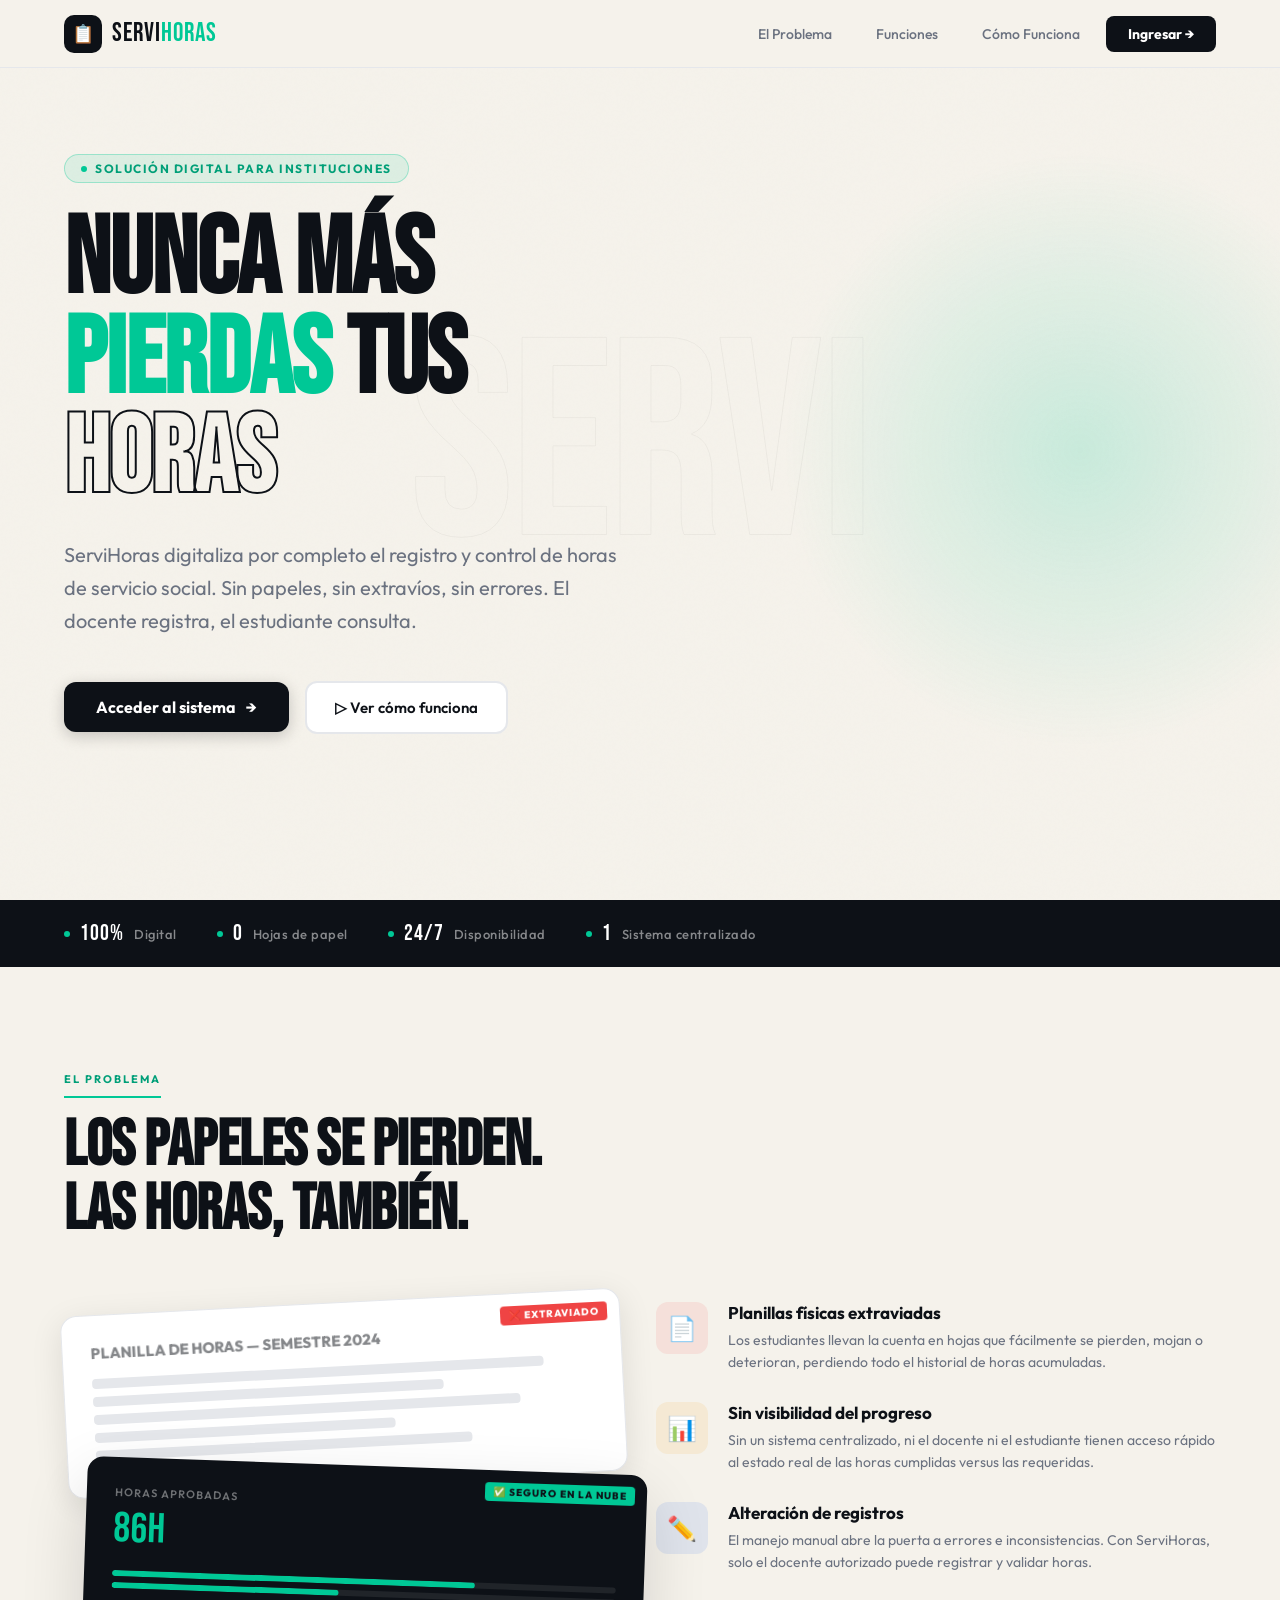
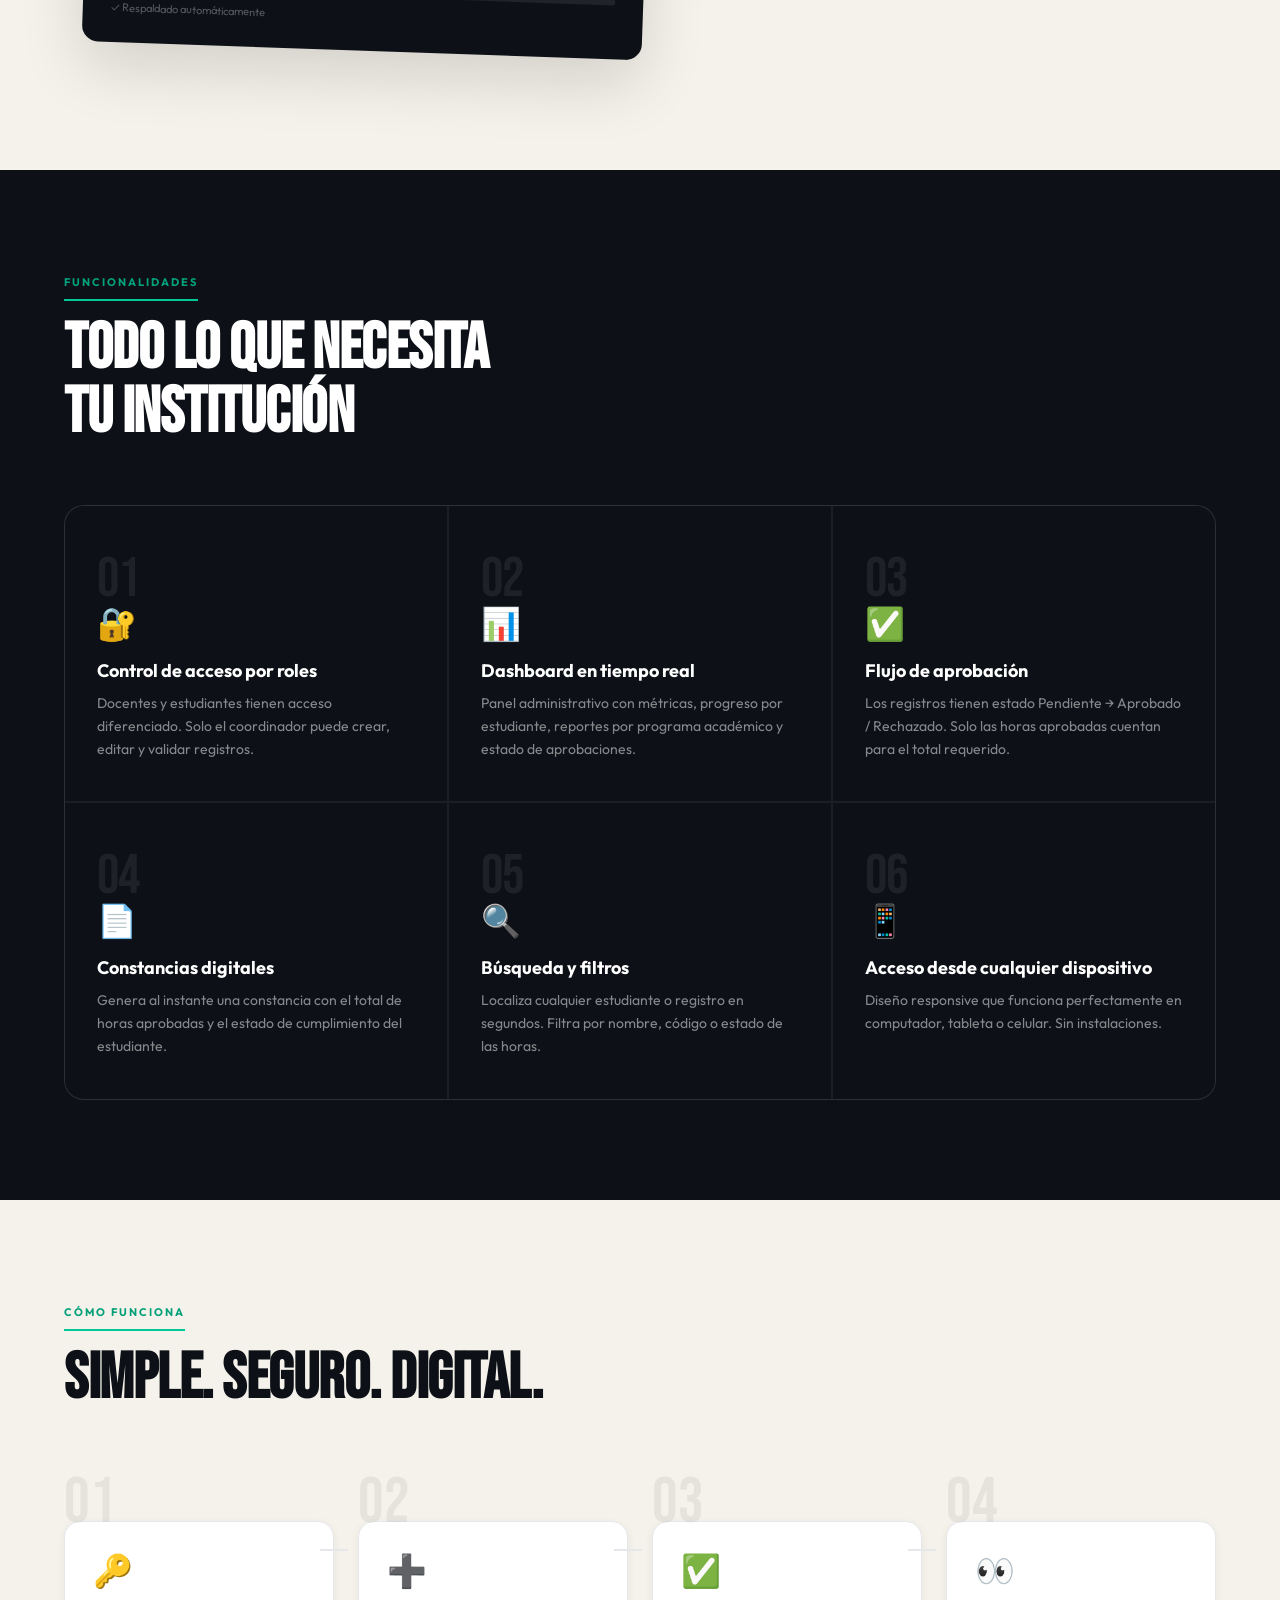
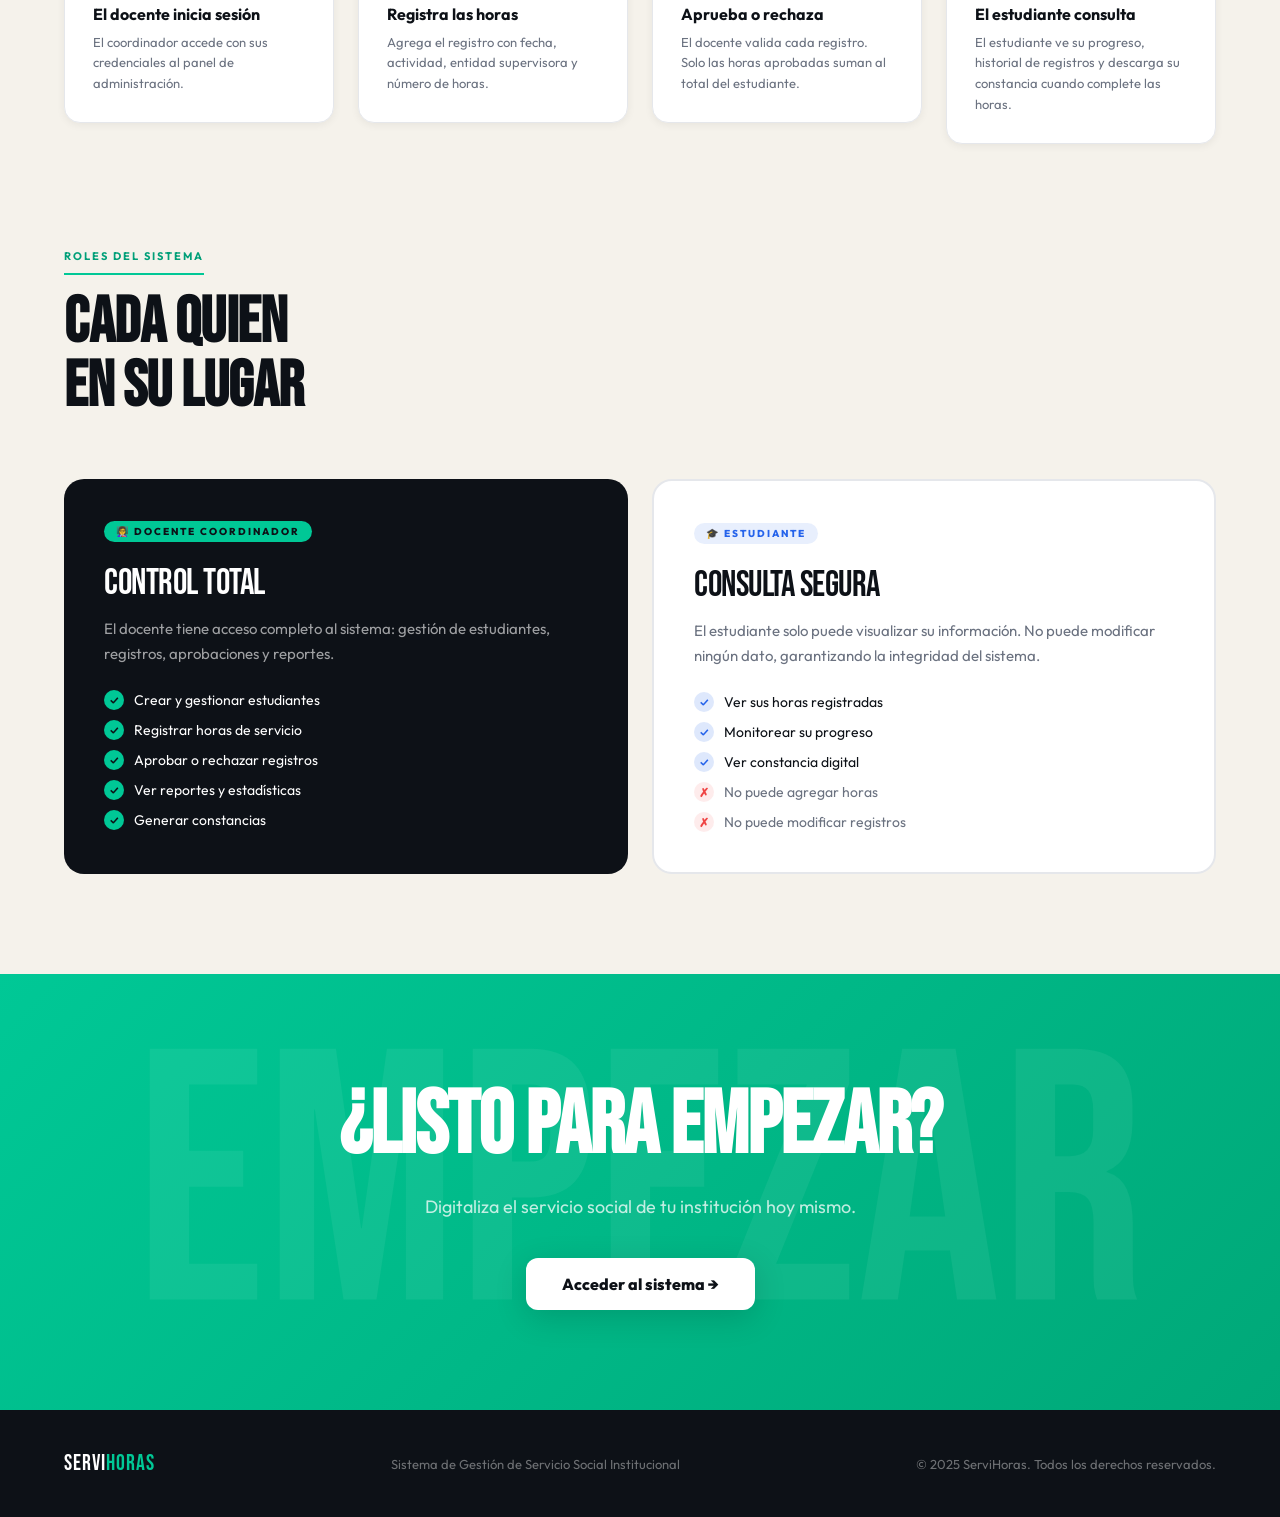
==== index.html @ fad8af4b "v1" ====
<!DOCTYPE html>
<html lang="es">
<head>
<meta charset="UTF-8">
<meta name="viewport" content="width=device-width, initial-scale=1.0">
<title>ServiHoras — Gestión de Servicio Social</title>
<link rel="preconnect" href="https://fonts.googleapis.com">
<link href="https://fonts.googleapis.com/css2?family=Bebas+Neue&family=Outfit:wght@300;400;500;600;700;800&display=swap" rel="stylesheet">
<style>
  :root {
    --ink: #0d1117;
    --paper: #f5f2eb;
    --teal: #00c896;
    --teal-dark: #009f78;
    --blue: #2563eb;
    --amber: #f59e0b;
    --red: #ef4444;
    --surface: #ffffff;
    --muted: #6b7280;
    --border: #e5e7eb;
    --shadow-sm: 0 2px 8px rgba(0,0,0,0.06);
    --shadow-md: 0 8px 32px rgba(0,0,0,0.10);
    --shadow-lg: 0 24px 64px rgba(0,0,0,0.14);
    --radius: 16px;
  }

  * { box-sizing: border-box; margin: 0; padding: 0; }

  html { scroll-behavior: smooth; }

  body {
    font-family: 'Outfit', sans-serif;
    background: var(--paper);
    color: var(--ink);
    overflow-x: hidden;
  }

  /* ── NOISE TEXTURE ── */
  body::before {
    content: '';
    position: fixed; inset: 0;
    background-image: url("data:image/svg+xml,%3Csvg viewBox='0 0 256 256' xmlns='http://www.w3.org/2000/svg'%3E%3Cfilter id='noise'%3E%3CfeTurbulence type='fractalNoise' baseFrequency='0.9' numOctaves='4' stitchTiles='stitch'/%3E%3C/filter%3E%3Crect width='100%25' height='100%25' filter='url(%23noise)' opacity='0.03'/%3E%3C/svg%3E");
    pointer-events: none; z-index: 0; opacity: 0.4;
  }

  /* ── NAV ── */
  nav {
    position: fixed; top: 0; left: 0; right: 0; z-index: 100;
    background: rgba(245,242,235,0.88);
    backdrop-filter: blur(20px);
    border-bottom: 1px solid var(--border);
    padding: 0 5%;
    height: 68px;
    display: flex; align-items: center; justify-content: space-between;
  }

  .nav-logo {
    display: flex; align-items: center; gap: 10px;
    text-decoration: none; color: var(--ink);
  }
  .logo-mark {
    width: 38px; height: 38px; border-radius: 10px;
    background: var(--ink);
    display: flex; align-items: center; justify-content: center;
    font-size: 18px;
  }
  .logo-wordmark {
    font-family: 'Bebas Neue', sans-serif;
    font-size: 26px; letter-spacing: 1px;
  }
  .logo-wordmark span { color: var(--teal); }

  .nav-links { display: flex; align-items: center; gap: 8px; }
  .nav-link {
    padding: 8px 18px; border-radius: 8px; font-size: 14px; font-weight: 500;
    color: var(--muted); text-decoration: none; transition: all 0.2s;
  }
  .nav-link:hover { color: var(--ink); background: rgba(0,0,0,0.05); }
  .nav-cta {
    padding: 9px 22px; border-radius: 8px; font-size: 14px; font-weight: 700;
    background: var(--ink); color: white; text-decoration: none;
    transition: all 0.2s;
  }
  .nav-cta:hover { background: var(--teal); transform: translateY(-1px); box-shadow: 0 6px 20px rgba(0,200,150,0.3); }

  /* ── HERO ── */
  .hero {
    min-height: 100vh; padding: 68px 5% 80px;
    display: flex; align-items: center;
    position: relative; overflow: hidden;
  }

  /* Big decorative background text */
  .hero-bg-text {
    position: absolute; top: 50%; left: 50%;
    transform: translate(-50%, -50%);
    font-family: 'Bebas Neue', sans-serif;
    font-size: clamp(120px, 22vw, 340px);
    letter-spacing: -4px;
    color: transparent;
    -webkit-text-stroke: 1px rgba(0,0,0,0.04);
    pointer-events: none; user-select: none;
    white-space: nowrap;
    z-index: 0;
  }

  /* Floating orb */
  .hero-orb {
    position: absolute; right: -100px; top: 50%;
    transform: translateY(-50%);
    width: 600px; height: 600px; border-radius: 50%;
    background: radial-gradient(circle, rgba(0,200,150,0.18) 0%, transparent 70%);
    pointer-events: none;
    animation: float 8s ease-in-out infinite;
  }
  @keyframes float {
    0%, 100% { transform: translateY(-50%) scale(1); }
    50% { transform: translateY(-55%) scale(1.05); }
  }

  .hero-inner {
    position: relative; z-index: 1;
    max-width: 780px;
  }

  .hero-eyebrow {
    display: inline-flex; align-items: center; gap: 8px;
    background: rgba(0,200,150,0.1); border: 1px solid rgba(0,200,150,0.3);
    border-radius: 99px; padding: 6px 16px;
    font-size: 12px; font-weight: 700; letter-spacing: 1.5px; text-transform: uppercase;
    color: var(--teal-dark);
    margin-bottom: 28px;
    animation: fadeSlideUp 0.6s ease both;
  }
  .eyebrow-dot { width: 6px; height: 6px; border-radius: 50%; background: var(--teal); animation: pulse 2s infinite; }
  @keyframes pulse { 0%,100%{opacity:1;transform:scale(1)} 50%{opacity:.5;transform:scale(0.8)} }

  .hero h1 {
    font-family: 'Bebas Neue', sans-serif;
    font-size: clamp(52px, 9vw, 108px);
    line-height: 0.92; letter-spacing: -1px;
    margin-bottom: 28px;
    animation: fadeSlideUp 0.6s ease 0.1s both;
  }
  .hero h1 .accent { color: var(--teal); }
  .hero h1 .stroke {
    color: transparent; -webkit-text-stroke: 2px var(--ink);
  }

  .hero-desc {
    font-size: clamp(16px, 2vw, 20px); font-weight: 400; line-height: 1.65;
    color: var(--muted); max-width: 560px; margin-bottom: 44px;
    animation: fadeSlideUp 0.6s ease 0.2s both;
  }

  .hero-actions {
    display: flex; align-items: center; gap: 16px; flex-wrap: wrap;
    animation: fadeSlideUp 0.6s ease 0.3s both;
  }
  .btn-hero-primary {
    display: inline-flex; align-items: center; gap: 10px;
    padding: 15px 32px; border-radius: 12px;
    background: var(--ink); color: white;
    font-family: 'Outfit', sans-serif; font-weight: 700; font-size: 16px;
    text-decoration: none; transition: all 0.25s;
    box-shadow: 0 4px 16px rgba(0,0,0,0.2);
  }
  .btn-hero-primary:hover { background: var(--teal); transform: translateY(-2px); box-shadow: 0 10px 32px rgba(0,200,150,0.35); }
  .btn-hero-primary .arrow { transition: transform 0.2s; }
  .btn-hero-primary:hover .arrow { transform: translateX(4px); }

  .btn-hero-secondary {
    display: inline-flex; align-items: center; gap: 8px;
    padding: 15px 28px; border-radius: 12px;
    border: 2px solid var(--border);
    background: white; color: var(--ink);
    font-weight: 600; font-size: 15px;
    text-decoration: none; transition: all 0.2s;
  }
  .btn-hero-secondary:hover { border-color: var(--teal); color: var(--teal); transform: translateY(-1px); }

  /* ── TRUST BAR ── */
  .trust-bar {
    position: relative; z-index: 1;
    background: var(--ink); color: rgba(255,255,255,0.5);
    padding: 20px 5%;
    display: flex; align-items: center; gap: 40px; overflow: hidden;
    font-size: 13px; font-weight: 500; letter-spacing: 0.5px;
  }
  .trust-item { display: flex; align-items: center; gap: 10px; white-space: nowrap; }
  .trust-dot { width: 6px; height: 6px; border-radius: 50%; background: var(--teal); }
  .trust-num { font-family: 'Bebas Neue'; font-size: 22px; color: white; letter-spacing: 1px; }

  /* ── PROBLEM SECTION ── */
  .section { padding: 100px 5%; position: relative; }

  .section-label {
    display: inline-block;
    font-size: 11px; font-weight: 700; letter-spacing: 2px; text-transform: uppercase;
    color: var(--teal-dark); margin-bottom: 16px;
    padding-bottom: 10px; border-bottom: 2px solid var(--teal);
  }

  .section-title {
    font-family: 'Bebas Neue', sans-serif;
    font-size: clamp(36px, 5vw, 64px);
    line-height: 1; letter-spacing: -0.5px; margin-bottom: 20px;
  }

  .problem-grid {
    display: grid; grid-template-columns: 1fr 1fr; gap: 32px;
    margin-top: 60px; align-items: start;
  }

  .problem-visual {
    position: relative;
  }
  .lost-paper {
    background: white; border-radius: 16px;
    padding: 28px; border: 1px solid var(--border);
    box-shadow: var(--shadow-md);
    transform: rotate(-3deg);
    position: relative;
  }
  .lost-paper::before {
    content: '❌ EXTRAVIADO';
    position: absolute; top: 12px; right: 12px;
    background: var(--red); color: white; font-size: 10px; font-weight: 800;
    letter-spacing: 1px; padding: 3px 8px; border-radius: 4px;
  }
  .paper-title { font-weight: 800; font-size: 15px; margin-bottom: 16px; opacity: 0.5; }
  .paper-row { height: 10px; background: var(--border); border-radius: 4px; margin-bottom: 8px; }
  .paper-row:nth-child(2) { width: 90%; }
  .paper-row:nth-child(3) { width: 70%; }
  .paper-row:nth-child(4) { width: 85%; }
  .paper-row:nth-child(5) { width: 60%; }
  .paper-row:nth-child(6) { width: 75%; }

  .digital-card {
    background: var(--ink); border-radius: 16px;
    padding: 28px; color: white;
    transform: rotate(2deg) translateX(20px) translateY(-20px);
    box-shadow: var(--shadow-lg);
    position: relative;
  }
  .digital-card::before {
    content: '✅ SEGURO EN LA NUBE';
    position: absolute; top: 12px; right: 12px;
    background: var(--teal); color: var(--ink); font-size: 10px; font-weight: 800;
    letter-spacing: 1px; padding: 3px 8px; border-radius: 4px;
  }
  .dc-label { font-size: 11px; font-weight: 600; letter-spacing: 1px; color: rgba(255,255,255,0.4); margin-bottom: 4px; }
  .dc-val { font-family: 'Bebas Neue'; font-size: 42px; color: var(--teal); margin-bottom: 16px; }
  .dc-row { height: 6px; background: rgba(255,255,255,0.08); border-radius: 4px; margin-bottom: 6px; overflow: hidden; }
  .dc-fill { height: 100%; background: var(--teal); border-radius: 4px; }

  .problem-text { display: flex; flex-direction: column; gap: 28px; }
  .problem-item {
    display: flex; gap: 20px; align-items: flex-start;
  }
  .problem-icon {
    width: 52px; height: 52px; border-radius: 12px; flex-shrink: 0;
    display: flex; align-items: center; justify-content: center; font-size: 24px;
  }
  .pi-red { background: rgba(239,68,68,0.1); }
  .pi-amber { background: rgba(245,158,11,0.1); }
  .pi-blue { background: rgba(37,99,235,0.1); }
  .problem-item h3 { font-weight: 700; font-size: 17px; margin-bottom: 6px; }
  .problem-item p { font-size: 14px; line-height: 1.6; color: var(--muted); }

  /* ── FEATURES ── */
  .features-bg {
    background: var(--ink); color: white;
    padding: 100px 5%;
  }
  .features-grid {
    display: grid; grid-template-columns: repeat(3, 1fr); gap: 2px;
    margin-top: 60px; background: rgba(255,255,255,0.06); border-radius: 20px; overflow: hidden;
    border: 1px solid rgba(255,255,255,0.08);
  }
  .feature-item {
    padding: 40px 32px; background: var(--ink);
    transition: background 0.3s;
    position: relative; overflow: hidden;
  }
  .feature-item::after {
    content: ''; position: absolute; inset: 0;
    background: linear-gradient(135deg, rgba(0,200,150,0.08), transparent);
    opacity: 0; transition: opacity 0.3s;
  }
  .feature-item:hover { background: #161b25; }
  .feature-item:hover::after { opacity: 1; }
  .feature-num {
    font-family: 'Bebas Neue'; font-size: 56px; letter-spacing: -1px;
    color: rgba(255,255,255,0.07); margin-bottom: -10px;
    display: block;
  }
  .feature-icon { font-size: 32px; margin-bottom: 16px; display: block; }
  .feature-title { font-weight: 700; font-size: 18px; margin-bottom: 10px; color: white; }
  .feature-desc { font-size: 14px; color: rgba(255,255,255,0.5); line-height: 1.65; }

  /* ── HOW IT WORKS ── */
  .steps-grid { display: grid; grid-template-columns: repeat(4, 1fr); gap: 24px; margin-top: 60px; }
  .step { position: relative; }
  .step-num {
    font-family: 'Bebas Neue'; font-size: 64px; color: rgba(0,0,0,0.06);
    line-height: 1; margin-bottom: -14px;
  }
  .step-box {
    background: white; border: 1px solid var(--border); border-radius: 16px;
    padding: 28px; box-shadow: var(--shadow-sm);
    transition: transform 0.25s, box-shadow 0.25s;
  }
  .step-box:hover { transform: translateY(-4px); box-shadow: var(--shadow-md); }
  .step-icon { font-size: 32px; margin-bottom: 14px; }
  .step-title { font-weight: 700; font-size: 16px; margin-bottom: 8px; }
  .step-desc { font-size: 13px; line-height: 1.6; color: var(--muted); }
  .step-connector {
    position: absolute; top: 78px; right: -14px;
    width: 28px; height: 2px; background: var(--border);
    z-index: 1;
  }
  .step:last-child .step-connector { display: none; }

  /* ── ROLES ── */
  .roles-grid { display: grid; grid-template-columns: 1fr 1fr; gap: 24px; margin-top: 60px; }
  .role-card {
    border-radius: 20px; padding: 40px; position: relative; overflow: hidden;
    transition: transform 0.25s;
  }
  .role-card:hover { transform: translateY(-4px); }
  .role-card.docente { background: var(--ink); color: white; }
  .role-card.estudiante { background: white; border: 2px solid var(--border); }
  .role-tag {
    display: inline-block; font-size: 10px; font-weight: 800; letter-spacing: 2px; text-transform: uppercase;
    padding: 4px 12px; border-radius: 99px; margin-bottom: 20px;
  }
  .docente .role-tag { background: var(--teal); color: var(--ink); }
  .estudiante .role-tag { background: rgba(37,99,235,0.1); color: var(--blue); }
  .role-title { font-family: 'Bebas Neue'; font-size: 36px; letter-spacing: -0.5px; margin-bottom: 12px; }
  .role-desc { font-size: 15px; line-height: 1.65; margin-bottom: 24px; }
  .docente .role-desc { color: rgba(255,255,255,0.6); }
  .estudiante .role-desc { color: var(--muted); }
  .role-perms { list-style: none; display: flex; flex-direction: column; gap: 10px; }
  .role-perms li { display: flex; align-items: center; gap: 10px; font-size: 14px; }
  .perm-check {
    width: 20px; height: 20px; border-radius: 50%; flex-shrink: 0;
    display: flex; align-items: center; justify-content: center; font-size: 10px; font-weight: 800;
  }
  .docente .perm-check { background: var(--teal); color: var(--ink); }
  .estudiante .perm-check.yes { background: rgba(37,99,235,0.15); color: var(--blue); }
  .estudiante .perm-check.no { background: rgba(239,68,68,0.1); color: var(--red); font-size: 12px; }

  /* ── CTA FINAL ── */
  .cta-section {
    background: linear-gradient(135deg, var(--teal) 0%, #00a878 100%);
    padding: 100px 5%; text-align: center; position: relative; overflow: hidden;
  }
  .cta-section::before {
    content: 'EMPEZAR';
    position: absolute; top: 50%; left: 50%;
    transform: translate(-50%, -50%);
    font-family: 'Bebas Neue'; font-size: 28vw;
    color: rgba(255,255,255,0.06);
    pointer-events: none; white-space: nowrap;
  }
  .cta-title {
    font-family: 'Bebas Neue'; font-size: clamp(42px, 7vw, 88px);
    color: white; letter-spacing: -1px; margin-bottom: 16px;
    position: relative; z-index: 1;
  }
  .cta-desc { font-size: 18px; color: rgba(255,255,255,0.75); margin-bottom: 40px; position: relative; z-index: 1; }
  .btn-cta-white {
    display: inline-flex; align-items: center; gap: 10px;
    background: white; color: var(--ink);
    padding: 16px 36px; border-radius: 12px;
    font-weight: 800; font-size: 16px;
    text-decoration: none; transition: all 0.25s;
    position: relative; z-index: 1;
    box-shadow: 0 8px 32px rgba(0,0,0,0.15);
  }
  .btn-cta-white:hover { transform: translateY(-3px); box-shadow: 0 16px 48px rgba(0,0,0,0.2); }

  /* ── FOOTER ── */
  footer {
    background: var(--ink); color: rgba(255,255,255,0.4);
    padding: 40px 5%;
    display: flex; align-items: center; justify-content: space-between;
    font-size: 13px; flex-wrap: wrap; gap: 16px;
  }
  .footer-logo { font-family: 'Bebas Neue'; font-size: 22px; color: white; letter-spacing: 1px; }
  .footer-logo span { color: var(--teal); }

  /* ANIMATIONS */
  @keyframes fadeSlideUp {
    from { opacity: 0; transform: translateY(24px); }
    to { opacity: 1; transform: translateY(0); }
  }

  .reveal {
    opacity: 0; transform: translateY(30px);
    transition: opacity 0.7s ease, transform 0.7s ease;
  }
  .reveal.visible { opacity: 1; transform: none; }
  .reveal-delay-1 { transition-delay: 0.1s; }
  .reveal-delay-2 { transition-delay: 0.2s; }
  .reveal-delay-3 { transition-delay: 0.3s; }

  @media (max-width: 900px) {
    .problem-grid, .features-grid, .steps-grid, .roles-grid { grid-template-columns: 1fr; }
    .features-grid { grid-template-columns: 1fr 1fr; }
    .step-connector { display: none; }
    .trust-bar { gap: 24px; }
  }
  @media (max-width: 600px) {
    .features-grid { grid-template-columns: 1fr; }
    .hero h1 { font-size: 58px; }
    nav .nav-links .nav-link { display: none; }
  }
</style>
</head>
<body>

<!-- ── NAV ── -->
<nav>
  <a href="#" class="nav-logo">
    <div class="logo-mark">📋</div>
    <div class="logo-wordmark">Servi<span>Horas</span></div>
  </a>
  <div class="nav-links">
    <a href="#problema" class="nav-link">El Problema</a>
    <a href="#funciones" class="nav-link">Funciones</a>
    <a href="#como-funciona" class="nav-link">Cómo Funciona</a>
    <a href="/auth/" class="nav-cta">Ingresar →</a>
  </div>
</nav>

<!-- ── HERO ── -->
<section class="hero">
  <div class="hero-bg-text">SERVI</div>
  <div class="hero-orb"></div>
  <div class="hero-inner">
    <div class="hero-eyebrow">
      <span class="eyebrow-dot"></span>
      Solución Digital para Instituciones
    </div>
    <h1>
      NUNCA MÁS<br>
      <span class="accent">PIERDAS</span> TUS<br>
      <span class="stroke">HORAS</span>
    </h1>
    <p class="hero-desc">
      ServiHoras digitaliza por completo el registro y control de horas de servicio social. Sin papeles, sin extravíos, sin errores. El docente registra, el estudiante consulta.
    </p>
    <div class="hero-actions">
      <a href="/auth/" class="btn-hero-primary">
        Acceder al sistema <span class="arrow">→</span>
      </a>
      <a href="#como-funciona" class="btn-hero-secondary">
        ▷ Ver cómo funciona
      </a>
    </div>
  </div>
</section>

<!-- ── TRUST BAR ── -->
<div class="trust-bar">
  <div class="trust-item">
    <div class="trust-dot"></div>
    <span class="trust-num">100%</span>
    <span>Digital</span>
  </div>
  <div class="trust-item">
    <div class="trust-dot"></div>
    <span class="trust-num">0</span>
    <span>Hojas de papel</span>
  </div>
  <div class="trust-item">
    <div class="trust-dot"></div>
    <span class="trust-num">24/7</span>
    <span>Disponibilidad</span>
  </div>
  <div class="trust-item">
    <div class="trust-dot"></div>
    <span class="trust-num">1</span>
    <span>Sistema centralizado</span>
  </div>
</div>

<!-- ── PROBLEMA ── -->
<section class="section" id="problema">
  <div class="section-label">El Problema</div>
  <h2 class="section-title">Los papeles se pierden.<br>Las horas, también.</h2>
  <div class="problem-grid">
    <div class="problem-visual reveal">
      <div class="lost-paper">
        <div class="paper-title">PLANILLA DE HORAS — SEMESTRE 2024</div>
        <div class="paper-row"></div>
        <div class="paper-row"></div>
        <div class="paper-row"></div>
        <div class="paper-row"></div>
        <div class="paper-row"></div>
      </div>
      <div class="digital-card">
        <div class="dc-label">HORAS APROBADAS</div>
        <div class="dc-val">86h</div>
        <div class="dc-row"><div class="dc-fill" style="width:72%"></div></div>
        <div class="dc-row"><div class="dc-fill" style="width:45%"></div></div>
        <div style="font-size:11px;color:rgba(255,255,255,0.3);margin-top:12px">✓ Respaldado automáticamente</div>
      </div>
    </div>
    <div class="problem-text">
      <div class="problem-item reveal reveal-delay-1">
        <div class="problem-icon pi-red">📄</div>
        <div>
          <h3>Planillas físicas extraviadas</h3>
          <p>Los estudiantes llevan la cuenta en hojas que fácilmente se pierden, mojan o deterioran, perdiendo todo el historial de horas acumuladas.</p>
        </div>
      </div>
      <div class="problem-item reveal reveal-delay-2">
        <div class="problem-icon pi-amber">📊</div>
        <div>
          <h3>Sin visibilidad del progreso</h3>
          <p>Sin un sistema centralizado, ni el docente ni el estudiante tienen acceso rápido al estado real de las horas cumplidas versus las requeridas.</p>
        </div>
      </div>
      <div class="problem-item reveal reveal-delay-3">
        <div class="problem-icon pi-blue">✏️</div>
        <div>
          <h3>Alteración de registros</h3>
          <p>El manejo manual abre la puerta a errores e inconsistencias. Con ServiHoras, solo el docente autorizado puede registrar y validar horas.</p>
        </div>
      </div>
    </div>
  </div>
</section>

<!-- ── FEATURES ── -->
<section class="features-bg" id="funciones">
  <div class="section-label" style="color: rgba(0,200,150,0.8); border-color: var(--teal)">Funcionalidades</div>
  <h2 class="section-title" style="color:white">Todo lo que necesita<br>tu institución</h2>
  <div class="features-grid reveal">
    <div class="feature-item">
      <span class="feature-num">01</span>
      <span class="feature-icon">🔐</span>
      <div class="feature-title">Control de acceso por roles</div>
      <p class="feature-desc">Docentes y estudiantes tienen acceso diferenciado. Solo el coordinador puede crear, editar y validar registros.</p>
    </div>
    <div class="feature-item">
      <span class="feature-num">02</span>
      <span class="feature-icon">📊</span>
      <div class="feature-title">Dashboard en tiempo real</div>
      <p class="feature-desc">Panel administrativo con métricas, progreso por estudiante, reportes por programa académico y estado de aprobaciones.</p>
    </div>
    <div class="feature-item">
      <span class="feature-num">03</span>
      <span class="feature-icon">✅</span>
      <div class="feature-title">Flujo de aprobación</div>
      <p class="feature-desc">Los registros tienen estado Pendiente → Aprobado / Rechazado. Solo las horas aprobadas cuentan para el total requerido.</p>
    </div>
    <div class="feature-item">
      <span class="feature-num">04</span>
      <span class="feature-icon">📄</span>
      <div class="feature-title">Constancias digitales</div>
      <p class="feature-desc">Genera al instante una constancia con el total de horas aprobadas y el estado de cumplimiento del estudiante.</p>
    </div>
    <div class="feature-item">
      <span class="feature-num">05</span>
      <span class="feature-icon">🔍</span>
      <div class="feature-title">Búsqueda y filtros</div>
      <p class="feature-desc">Localiza cualquier estudiante o registro en segundos. Filtra por nombre, código o estado de las horas.</p>
    </div>
    <div class="feature-item">
      <span class="feature-num">06</span>
      <span class="feature-icon">📱</span>
      <div class="feature-title">Acceso desde cualquier dispositivo</div>
      <p class="feature-desc">Diseño responsive que funciona perfectamente en computador, tableta o celular. Sin instalaciones.</p>
    </div>
  </div>
</section>

<!-- ── CÓMO FUNCIONA ── -->
<section class="section" id="como-funciona">
  <div class="section-label">Cómo Funciona</div>
  <h2 class="section-title">Simple. Seguro. Digital.</h2>
  <div class="steps-grid">
    <div class="step reveal">
      <div class="step-num">01</div>
      <div class="step-box">
        <div class="step-icon">🔑</div>
        <div class="step-title">El docente inicia sesión</div>
        <p class="step-desc">El coordinador accede con sus credenciales al panel de administración.</p>
      </div>
      <div class="step-connector"></div>
    </div>
    <div class="step reveal reveal-delay-1">
      <div class="step-num">02</div>
      <div class="step-box">
        <div class="step-icon">➕</div>
        <div class="step-title">Registra las horas</div>
        <p class="step-desc">Agrega el registro con fecha, actividad, entidad supervisora y número de horas.</p>
      </div>
      <div class="step-connector"></div>
    </div>
    <div class="step reveal reveal-delay-2">
      <div class="step-num">03</div>
      <div class="step-box">
        <div class="step-icon">✅</div>
        <div class="step-title">Aprueba o rechaza</div>
        <p class="step-desc">El docente valida cada registro. Solo las horas aprobadas suman al total del estudiante.</p>
      </div>
      <div class="step-connector"></div>
    </div>
    <div class="step reveal reveal-delay-3">
      <div class="step-num">04</div>
      <div class="step-box">
        <div class="step-icon">👀</div>
        <div class="step-title">El estudiante consulta</div>
        <p class="step-desc">El estudiante ve su progreso, historial de registros y descarga su constancia cuando complete las horas.</p>
      </div>
    </div>
  </div>
</section>

<!-- ── ROLES ── -->
<section class="section" style="padding-top:0">
  <div class="section-label">Roles del sistema</div>
  <h2 class="section-title">Cada quien<br>en su lugar</h2>
  <div class="roles-grid">
    <div class="role-card docente reveal">
      <span class="role-tag">👩‍🏫 Docente Coordinador</span>
      <div class="role-title">CONTROL TOTAL</div>
      <p class="role-desc">El docente tiene acceso completo al sistema: gestión de estudiantes, registros, aprobaciones y reportes.</p>
      <ul class="role-perms">
        <li><span class="perm-check">✓</span> Crear y gestionar estudiantes</li>
        <li><span class="perm-check">✓</span> Registrar horas de servicio</li>
        <li><span class="perm-check">✓</span> Aprobar o rechazar registros</li>
        <li><span class="perm-check">✓</span> Ver reportes y estadísticas</li>
        <li><span class="perm-check">✓</span> Generar constancias</li>
      </ul>
    </div>
    <div class="role-card estudiante reveal reveal-delay-1">
      <span class="role-tag">🎓 Estudiante</span>
      <div class="role-title" style="color:var(--ink)">CONSULTA SEGURA</div>
      <p class="role-desc">El estudiante solo puede visualizar su información. No puede modificar ningún dato, garantizando la integridad del sistema.</p>
      <ul class="role-perms">
        <li><span class="perm-check yes">✓</span> Ver sus horas registradas</li>
        <li><span class="perm-check yes">✓</span> Monitorear su progreso</li>
        <li><span class="perm-check yes">✓</span> Ver constancia digital</li>
        <li><span class="perm-check no">✗</span> <span style="color:var(--muted)">No puede agregar horas</span></li>
        <li><span class="perm-check no">✗</span> <span style="color:var(--muted)">No puede modificar registros</span></li>
      </ul>
    </div>
  </div>
</section>

<!-- ── CTA ── -->
<section class="cta-section">
  <h2 class="cta-title">¿LISTO PARA EMPEZAR?</h2>
  <p class="cta-desc">Digitaliza el servicio social de tu institución hoy mismo.</p>
  <a href="/auth/" class="btn-cta-white">Acceder al sistema →</a>
</section>

<!-- ── FOOTER ── -->
<footer>
  <div class="footer-logo">Servi<span>Horas</span></div>
  <div>Sistema de Gestión de Servicio Social Institucional</div>
  <div>© 2025 ServiHoras. Todos los derechos reservados.</div>
</footer>

<script>
  // Scroll reveal
  const observer = new IntersectionObserver((entries) => {
    entries.forEach(e => { if (e.isIntersecting) { e.target.classList.add('visible'); } });
  }, { threshold: 0.12 });
  document.querySelectorAll('.reveal').forEach(el => observer.observe(el));
</script>
</body>
</html>
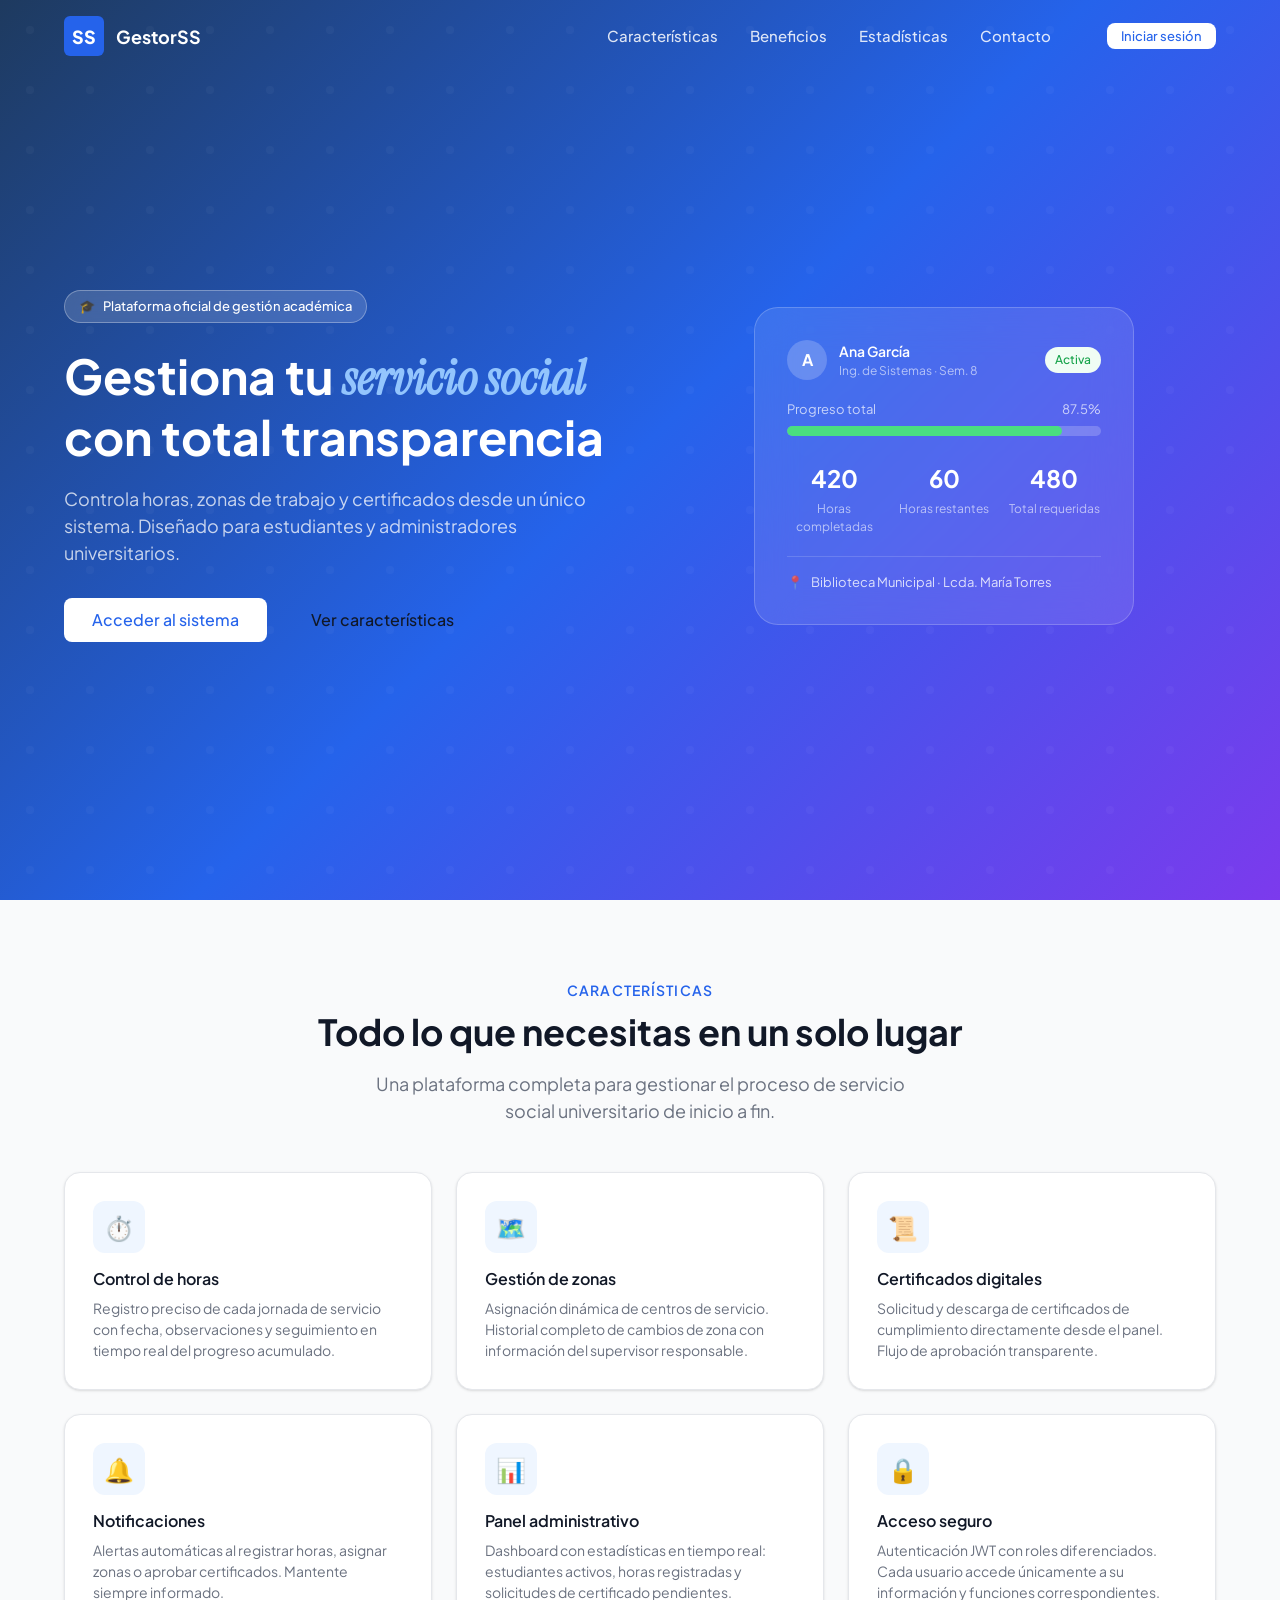
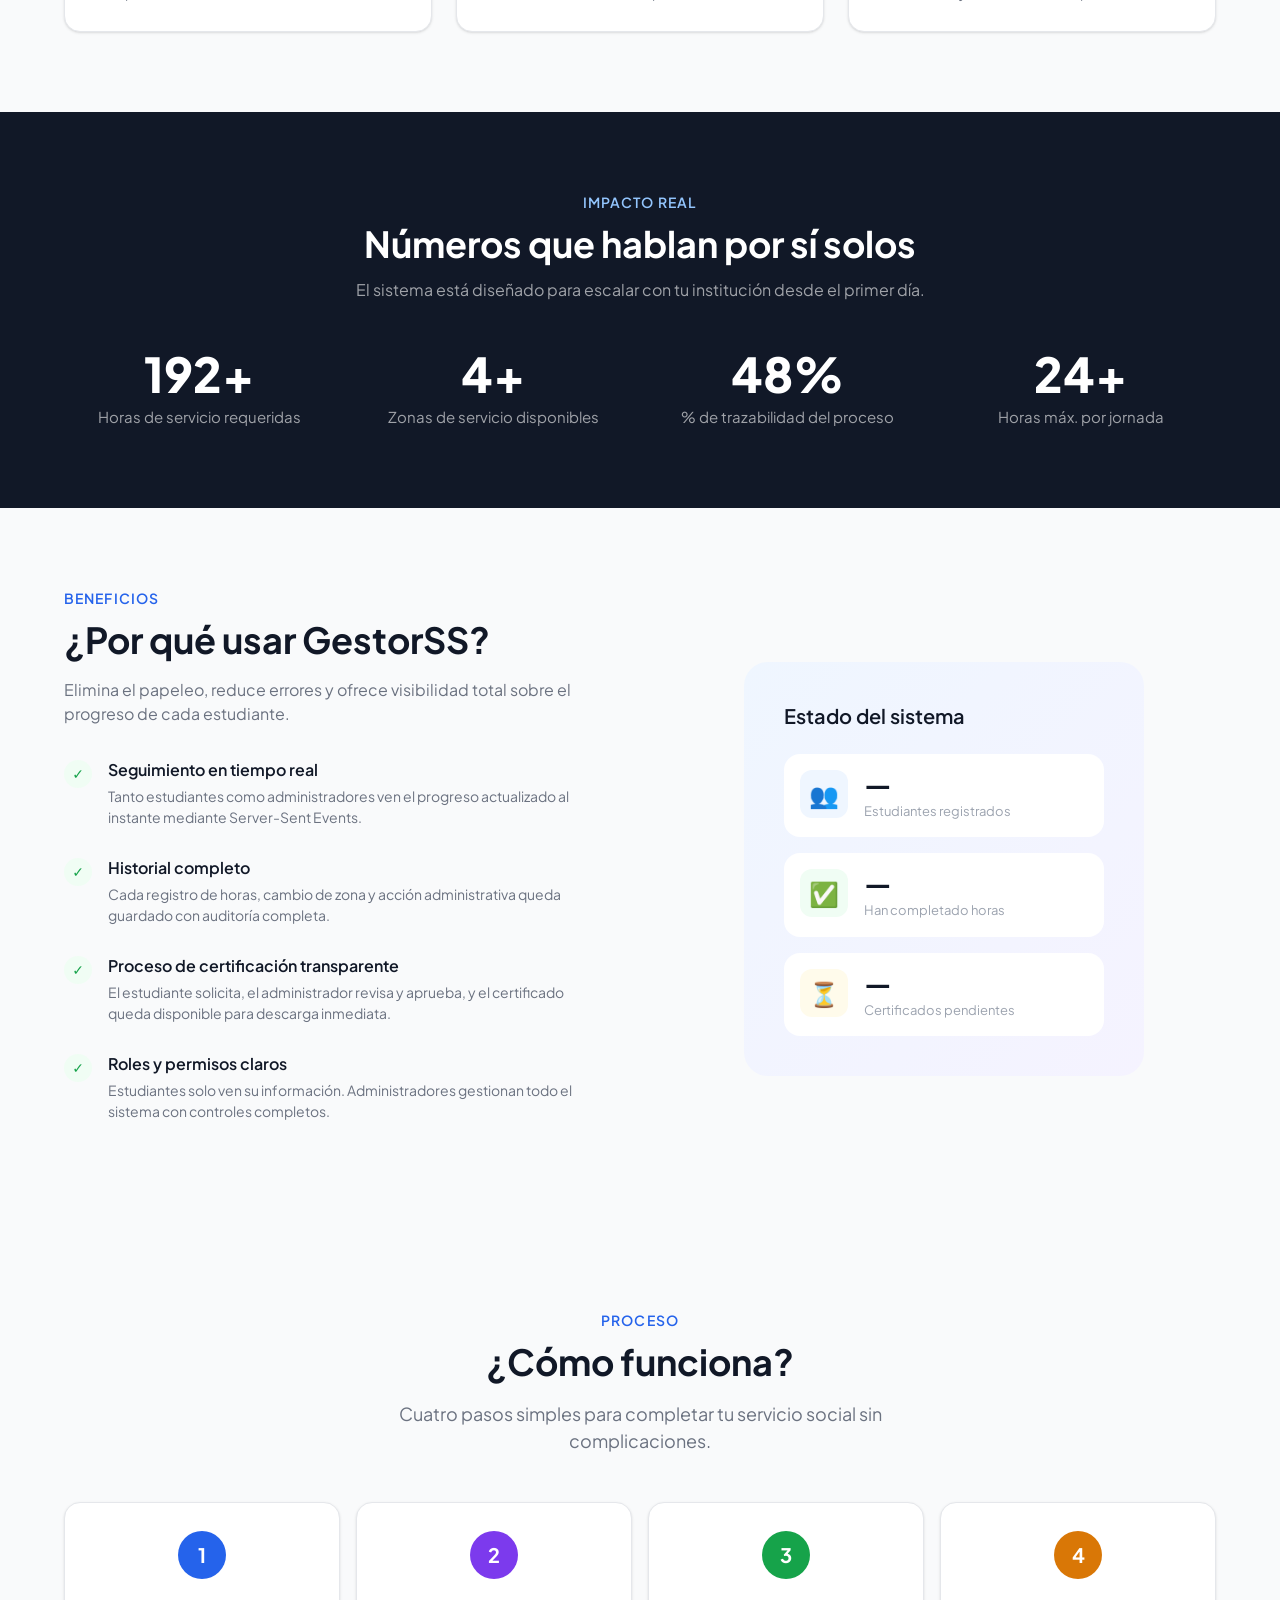
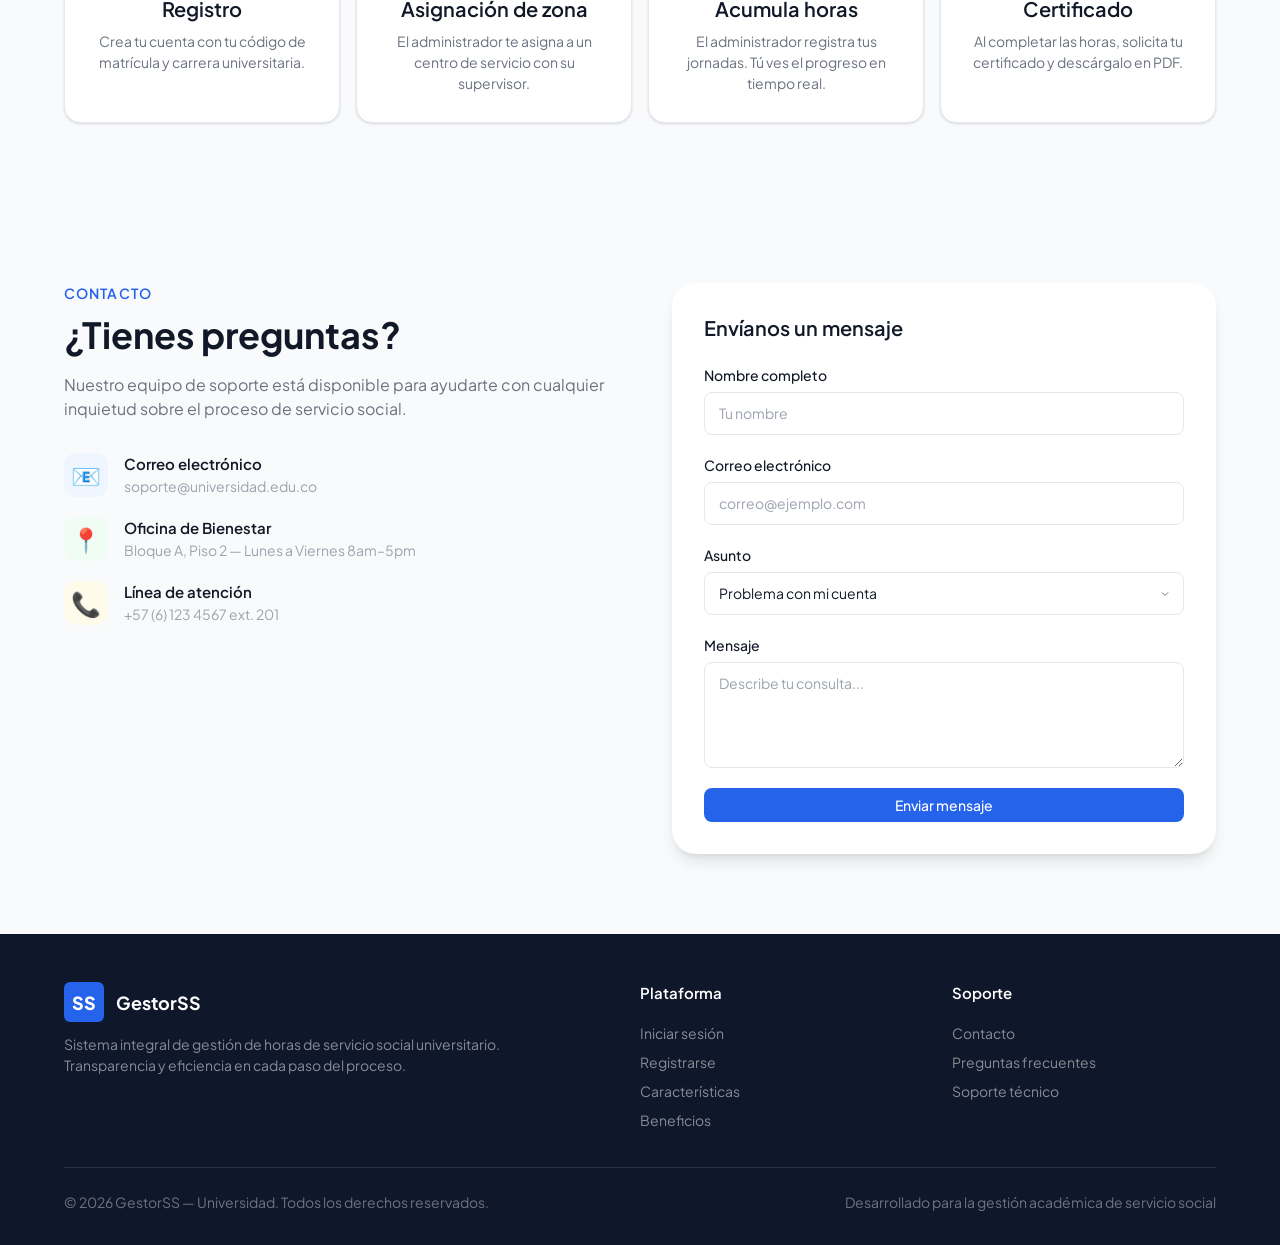
==== commit 43cc5d95: "v1.2" ====
--- a/index.html
+++ b/index.html
@@ -1,534 +1,79 @@
 <!DOCTYPE html>
 <html lang="es">
 <head>
-<meta charset="UTF-8">
-<meta name="viewport" content="width=device-width, initial-scale=1.0">
-<title>ServiHoras — Gestión de Servicio Social</title>
-<link rel="preconnect" href="https://fonts.googleapis.com">
-<link href="https://fonts.googleapis.com/css2?family=Bebas+Neue&family=Outfit:wght@300;400;500;600;700;800&display=swap" rel="stylesheet">
-<style>
-  :root {
-    --ink: #0d1117;
-    --paper: #f5f2eb;
-    --teal: #00c896;
-    --teal-dark: #009f78;
-    --blue: #2563eb;
-    --amber: #f59e0b;
-    --red: #ef4444;
-    --surface: #ffffff;
-    --muted: #6b7280;
-    --border: #e5e7eb;
-    --shadow-sm: 0 2px 8px rgba(0,0,0,0.06);
-    --shadow-md: 0 8px 32px rgba(0,0,0,0.10);
-    --shadow-lg: 0 24px 64px rgba(0,0,0,0.14);
-    --radius: 16px;
-  }
-
-  * { box-sizing: border-box; margin: 0; padding: 0; }
-
-  html { scroll-behavior: smooth; }
-
-  body {
-    font-family: 'Outfit', sans-serif;
-    background: var(--paper);
-    color: var(--ink);
-    overflow-x: hidden;
-  }
-
-  /* ── NOISE TEXTURE ── */
-  body::before {
-    content: '';
-    position: fixed; inset: 0;
-    background-image: url("data:image/svg+xml,%3Csvg viewBox='0 0 256 256' xmlns='http://www.w3.org/2000/svg'%3E%3Cfilter id='noise'%3E%3CfeTurbulence type='fractalNoise' baseFrequency='0.9' numOctaves='4' stitchTiles='stitch'/%3E%3C/filter%3E%3Crect width='100%25' height='100%25' filter='url(%23noise)' opacity='0.03'/%3E%3C/svg%3E");
-    pointer-events: none; z-index: 0; opacity: 0.4;
-  }
-
-  /* ── NAV ── */
-  nav {
-    position: fixed; top: 0; left: 0; right: 0; z-index: 100;
-    background: rgba(245,242,235,0.88);
-    backdrop-filter: blur(20px);
-    border-bottom: 1px solid var(--border);
-    padding: 0 5%;
-    height: 68px;
-    display: flex; align-items: center; justify-content: space-between;
-  }
-
-  .nav-logo {
-    display: flex; align-items: center; gap: 10px;
-    text-decoration: none; color: var(--ink);
-  }
-  .logo-mark {
-    width: 38px; height: 38px; border-radius: 10px;
-    background: var(--ink);
-    display: flex; align-items: center; justify-content: center;
-    font-size: 18px;
-  }
-  .logo-wordmark {
-    font-family: 'Bebas Neue', sans-serif;
-    font-size: 26px; letter-spacing: 1px;
-  }
-  .logo-wordmark span { color: var(--teal); }
-
-  .nav-links { display: flex; align-items: center; gap: 8px; }
-  .nav-link {
-    padding: 8px 18px; border-radius: 8px; font-size: 14px; font-weight: 500;
-    color: var(--muted); text-decoration: none; transition: all 0.2s;
-  }
-  .nav-link:hover { color: var(--ink); background: rgba(0,0,0,0.05); }
-  .nav-cta {
-    padding: 9px 22px; border-radius: 8px; font-size: 14px; font-weight: 700;
-    background: var(--ink); color: white; text-decoration: none;
-    transition: all 0.2s;
-  }
-  .nav-cta:hover { background: var(--teal); transform: translateY(-1px); box-shadow: 0 6px 20px rgba(0,200,150,0.3); }
-
-  /* ── HERO ── */
-  .hero {
-    min-height: 100vh; padding: 68px 5% 80px;
-    display: flex; align-items: center;
-    position: relative; overflow: hidden;
-  }
-
-  /* Big decorative background text */
-  .hero-bg-text {
-    position: absolute; top: 50%; left: 50%;
-    transform: translate(-50%, -50%);
-    font-family: 'Bebas Neue', sans-serif;
-    font-size: clamp(120px, 22vw, 340px);
-    letter-spacing: -4px;
-    color: transparent;
-    -webkit-text-stroke: 1px rgba(0,0,0,0.04);
-    pointer-events: none; user-select: none;
-    white-space: nowrap;
-    z-index: 0;
-  }
-
-  /* Floating orb */
-  .hero-orb {
-    position: absolute; right: -100px; top: 50%;
-    transform: translateY(-50%);
-    width: 600px; height: 600px; border-radius: 50%;
-    background: radial-gradient(circle, rgba(0,200,150,0.18) 0%, transparent 70%);
-    pointer-events: none;
-    animation: float 8s ease-in-out infinite;
-  }
-  @keyframes float {
-    0%, 100% { transform: translateY(-50%) scale(1); }
-    50% { transform: translateY(-55%) scale(1.05); }
-  }
-
-  .hero-inner {
-    position: relative; z-index: 1;
-    max-width: 780px;
-  }
-
-  .hero-eyebrow {
-    display: inline-flex; align-items: center; gap: 8px;
-    background: rgba(0,200,150,0.1); border: 1px solid rgba(0,200,150,0.3);
-    border-radius: 99px; padding: 6px 16px;
-    font-size: 12px; font-weight: 700; letter-spacing: 1.5px; text-transform: uppercase;
-    color: var(--teal-dark);
-    margin-bottom: 28px;
-    animation: fadeSlideUp 0.6s ease both;
-  }
-  .eyebrow-dot { width: 6px; height: 6px; border-radius: 50%; background: var(--teal); animation: pulse 2s infinite; }
-  @keyframes pulse { 0%,100%{opacity:1;transform:scale(1)} 50%{opacity:.5;transform:scale(0.8)} }
-
-  .hero h1 {
-    font-family: 'Bebas Neue', sans-serif;
-    font-size: clamp(52px, 9vw, 108px);
-    line-height: 0.92; letter-spacing: -1px;
-    margin-bottom: 28px;
-    animation: fadeSlideUp 0.6s ease 0.1s both;
-  }
-  .hero h1 .accent { color: var(--teal); }
-  .hero h1 .stroke {
-    color: transparent; -webkit-text-stroke: 2px var(--ink);
-  }
-
-  .hero-desc {
-    font-size: clamp(16px, 2vw, 20px); font-weight: 400; line-height: 1.65;
-    color: var(--muted); max-width: 560px; margin-bottom: 44px;
-    animation: fadeSlideUp 0.6s ease 0.2s both;
-  }
-
-  .hero-actions {
-    display: flex; align-items: center; gap: 16px; flex-wrap: wrap;
-    animation: fadeSlideUp 0.6s ease 0.3s both;
-  }
-  .btn-hero-primary {
-    display: inline-flex; align-items: center; gap: 10px;
-    padding: 15px 32px; border-radius: 12px;
-    background: var(--ink); color: white;
-    font-family: 'Outfit', sans-serif; font-weight: 700; font-size: 16px;
-    text-decoration: none; transition: all 0.25s;
-    box-shadow: 0 4px 16px rgba(0,0,0,0.2);
-  }
-  .btn-hero-primary:hover { background: var(--teal); transform: translateY(-2px); box-shadow: 0 10px 32px rgba(0,200,150,0.35); }
-  .btn-hero-primary .arrow { transition: transform 0.2s; }
-  .btn-hero-primary:hover .arrow { transform: translateX(4px); }
-
-  .btn-hero-secondary {
-    display: inline-flex; align-items: center; gap: 8px;
-    padding: 15px 28px; border-radius: 12px;
-    border: 2px solid var(--border);
-    background: white; color: var(--ink);
-    font-weight: 600; font-size: 15px;
-    text-decoration: none; transition: all 0.2s;
-  }
-  .btn-hero-secondary:hover { border-color: var(--teal); color: var(--teal); transform: translateY(-1px); }
-
-  /* ── TRUST BAR ── */
-  .trust-bar {
-    position: relative; z-index: 1;
-    background: var(--ink); color: rgba(255,255,255,0.5);
-    padding: 20px 5%;
-    display: flex; align-items: center; gap: 40px; overflow: hidden;
-    font-size: 13px; font-weight: 500; letter-spacing: 0.5px;
-  }
-  .trust-item { display: flex; align-items: center; gap: 10px; white-space: nowrap; }
-  .trust-dot { width: 6px; height: 6px; border-radius: 50%; background: var(--teal); }
-  .trust-num { font-family: 'Bebas Neue'; font-size: 22px; color: white; letter-spacing: 1px; }
-
-  /* ── PROBLEM SECTION ── */
-  .section { padding: 100px 5%; position: relative; }
-
-  .section-label {
-    display: inline-block;
-    font-size: 11px; font-weight: 700; letter-spacing: 2px; text-transform: uppercase;
-    color: var(--teal-dark); margin-bottom: 16px;
-    padding-bottom: 10px; border-bottom: 2px solid var(--teal);
-  }
-
-  .section-title {
-    font-family: 'Bebas Neue', sans-serif;
-    font-size: clamp(36px, 5vw, 64px);
-    line-height: 1; letter-spacing: -0.5px; margin-bottom: 20px;
-  }
-
-  .problem-grid {
-    display: grid; grid-template-columns: 1fr 1fr; gap: 32px;
-    margin-top: 60px; align-items: start;
-  }
-
-  .problem-visual {
-    position: relative;
-  }
-  .lost-paper {
-    background: white; border-radius: 16px;
-    padding: 28px; border: 1px solid var(--border);
-    box-shadow: var(--shadow-md);
-    transform: rotate(-3deg);
-    position: relative;
-  }
-  .lost-paper::before {
-    content: '❌ EXTRAVIADO';
-    position: absolute; top: 12px; right: 12px;
-    background: var(--red); color: white; font-size: 10px; font-weight: 800;
-    letter-spacing: 1px; padding: 3px 8px; border-radius: 4px;
-  }
-  .paper-title { font-weight: 800; font-size: 15px; margin-bottom: 16px; opacity: 0.5; }
-  .paper-row { height: 10px; background: var(--border); border-radius: 4px; margin-bottom: 8px; }
-  .paper-row:nth-child(2) { width: 90%; }
-  .paper-row:nth-child(3) { width: 70%; }
-  .paper-row:nth-child(4) { width: 85%; }
-  .paper-row:nth-child(5) { width: 60%; }
-  .paper-row:nth-child(6) { width: 75%; }
-
-  .digital-card {
-    background: var(--ink); border-radius: 16px;
-    padding: 28px; color: white;
-    transform: rotate(2deg) translateX(20px) translateY(-20px);
-    box-shadow: var(--shadow-lg);
-    position: relative;
-  }
-  .digital-card::before {
-    content: '✅ SEGURO EN LA NUBE';
-    position: absolute; top: 12px; right: 12px;
-    background: var(--teal); color: var(--ink); font-size: 10px; font-weight: 800;
-    letter-spacing: 1px; padding: 3px 8px; border-radius: 4px;
-  }
-  .dc-label { font-size: 11px; font-weight: 600; letter-spacing: 1px; color: rgba(255,255,255,0.4); margin-bottom: 4px; }
-  .dc-val { font-family: 'Bebas Neue'; font-size: 42px; color: var(--teal); margin-bottom: 16px; }
-  .dc-row { height: 6px; background: rgba(255,255,255,0.08); border-radius: 4px; margin-bottom: 6px; overflow: hidden; }
-  .dc-fill { height: 100%; background: var(--teal); border-radius: 4px; }
-
-  .problem-text { display: flex; flex-direction: column; gap: 28px; }
-  .problem-item {
-    display: flex; gap: 20px; align-items: flex-start;
-  }
-  .problem-icon {
-    width: 52px; height: 52px; border-radius: 12px; flex-shrink: 0;
-    display: flex; align-items: center; justify-content: center; font-size: 24px;
-  }
-  .pi-red { background: rgba(239,68,68,0.1); }
-  .pi-amber { background: rgba(245,158,11,0.1); }
-  .pi-blue { background: rgba(37,99,235,0.1); }
-  .problem-item h3 { font-weight: 700; font-size: 17px; margin-bottom: 6px; }
-  .problem-item p { font-size: 14px; line-height: 1.6; color: var(--muted); }
-
-  /* ── FEATURES ── */
-  .features-bg {
-    background: var(--ink); color: white;
-    padding: 100px 5%;
-  }
-  .features-grid {
-    display: grid; grid-template-columns: repeat(3, 1fr); gap: 2px;
-    margin-top: 60px; background: rgba(255,255,255,0.06); border-radius: 20px; overflow: hidden;
-    border: 1px solid rgba(255,255,255,0.08);
-  }
-  .feature-item {
-    padding: 40px 32px; background: var(--ink);
-    transition: background 0.3s;
-    position: relative; overflow: hidden;
-  }
-  .feature-item::after {
-    content: ''; position: absolute; inset: 0;
-    background: linear-gradient(135deg, rgba(0,200,150,0.08), transparent);
-    opacity: 0; transition: opacity 0.3s;
-  }
-  .feature-item:hover { background: #161b25; }
-  .feature-item:hover::after { opacity: 1; }
-  .feature-num {
-    font-family: 'Bebas Neue'; font-size: 56px; letter-spacing: -1px;
-    color: rgba(255,255,255,0.07); margin-bottom: -10px;
-    display: block;
-  }
-  .feature-icon { font-size: 32px; margin-bottom: 16px; display: block; }
-  .feature-title { font-weight: 700; font-size: 18px; margin-bottom: 10px; color: white; }
-  .feature-desc { font-size: 14px; color: rgba(255,255,255,0.5); line-height: 1.65; }
-
-  /* ── HOW IT WORKS ── */
-  .steps-grid { display: grid; grid-template-columns: repeat(4, 1fr); gap: 24px; margin-top: 60px; }
-  .step { position: relative; }
-  .step-num {
-    font-family: 'Bebas Neue'; font-size: 64px; color: rgba(0,0,0,0.06);
-    line-height: 1; margin-bottom: -14px;
-  }
-  .step-box {
-    background: white; border: 1px solid var(--border); border-radius: 16px;
-    padding: 28px; box-shadow: var(--shadow-sm);
-    transition: transform 0.25s, box-shadow 0.25s;
-  }
-  .step-box:hover { transform: translateY(-4px); box-shadow: var(--shadow-md); }
-  .step-icon { font-size: 32px; margin-bottom: 14px; }
-  .step-title { font-weight: 700; font-size: 16px; margin-bottom: 8px; }
-  .step-desc { font-size: 13px; line-height: 1.6; color: var(--muted); }
-  .step-connector {
-    position: absolute; top: 78px; right: -14px;
-    width: 28px; height: 2px; background: var(--border);
-    z-index: 1;
-  }
-  .step:last-child .step-connector { display: none; }
-
-  /* ── ROLES ── */
-  .roles-grid { display: grid; grid-template-columns: 1fr 1fr; gap: 24px; margin-top: 60px; }
-  .role-card {
-    border-radius: 20px; padding: 40px; position: relative; overflow: hidden;
-    transition: transform 0.25s;
-  }
-  .role-card:hover { transform: translateY(-4px); }
-  .role-card.docente { background: var(--ink); color: white; }
-  .role-card.estudiante { background: white; border: 2px solid var(--border); }
-  .role-tag {
-    display: inline-block; font-size: 10px; font-weight: 800; letter-spacing: 2px; text-transform: uppercase;
-    padding: 4px 12px; border-radius: 99px; margin-bottom: 20px;
-  }
-  .docente .role-tag { background: var(--teal); color: var(--ink); }
-  .estudiante .role-tag { background: rgba(37,99,235,0.1); color: var(--blue); }
-  .role-title { font-family: 'Bebas Neue'; font-size: 36px; letter-spacing: -0.5px; margin-bottom: 12px; }
-  .role-desc { font-size: 15px; line-height: 1.65; margin-bottom: 24px; }
-  .docente .role-desc { color: rgba(255,255,255,0.6); }
-  .estudiante .role-desc { color: var(--muted); }
-  .role-perms { list-style: none; display: flex; flex-direction: column; gap: 10px; }
-  .role-perms li { display: flex; align-items: center; gap: 10px; font-size: 14px; }
-  .perm-check {
-    width: 20px; height: 20px; border-radius: 50%; flex-shrink: 0;
-    display: flex; align-items: center; justify-content: center; font-size: 10px; font-weight: 800;
-  }
-  .docente .perm-check { background: var(--teal); color: var(--ink); }
-  .estudiante .perm-check.yes { background: rgba(37,99,235,0.15); color: var(--blue); }
-  .estudiante .perm-check.no { background: rgba(239,68,68,0.1); color: var(--red); font-size: 12px; }
-
-  /* ── CTA FINAL ── */
-  .cta-section {
-    background: linear-gradient(135deg, var(--teal) 0%, #00a878 100%);
-    padding: 100px 5%; text-align: center; position: relative; overflow: hidden;
-  }
-  .cta-section::before {
-    content: 'EMPEZAR';
-    position: absolute; top: 50%; left: 50%;
-    transform: translate(-50%, -50%);
-    font-family: 'Bebas Neue'; font-size: 28vw;
-    color: rgba(255,255,255,0.06);
-    pointer-events: none; white-space: nowrap;
-  }
-  .cta-title {
-    font-family: 'Bebas Neue'; font-size: clamp(42px, 7vw, 88px);
-    color: white; letter-spacing: -1px; margin-bottom: 16px;
-    position: relative; z-index: 1;
-  }
-  .cta-desc { font-size: 18px; color: rgba(255,255,255,0.75); margin-bottom: 40px; position: relative; z-index: 1; }
-  .btn-cta-white {
-    display: inline-flex; align-items: center; gap: 10px;
-    background: white; color: var(--ink);
-    padding: 16px 36px; border-radius: 12px;
-    font-weight: 800; font-size: 16px;
-    text-decoration: none; transition: all 0.25s;
-    position: relative; z-index: 1;
-    box-shadow: 0 8px 32px rgba(0,0,0,0.15);
-  }
-  .btn-cta-white:hover { transform: translateY(-3px); box-shadow: 0 16px 48px rgba(0,0,0,0.2); }
-
-  /* ── FOOTER ── */
-  footer {
-    background: var(--ink); color: rgba(255,255,255,0.4);
-    padding: 40px 5%;
-    display: flex; align-items: center; justify-content: space-between;
-    font-size: 13px; flex-wrap: wrap; gap: 16px;
-  }
-  .footer-logo { font-family: 'Bebas Neue'; font-size: 22px; color: white; letter-spacing: 1px; }
-  .footer-logo span { color: var(--teal); }
-
-  /* ANIMATIONS */
-  @keyframes fadeSlideUp {
-    from { opacity: 0; transform: translateY(24px); }
-    to { opacity: 1; transform: translateY(0); }
-  }
-
-  .reveal {
-    opacity: 0; transform: translateY(30px);
-    transition: opacity 0.7s ease, transform 0.7s ease;
-  }
-  .reveal.visible { opacity: 1; transform: none; }
-  .reveal-delay-1 { transition-delay: 0.1s; }
-  .reveal-delay-2 { transition-delay: 0.2s; }
-  .reveal-delay-3 { transition-delay: 0.3s; }
-
-  @media (max-width: 900px) {
-    .problem-grid, .features-grid, .steps-grid, .roles-grid { grid-template-columns: 1fr; }
-    .features-grid { grid-template-columns: 1fr 1fr; }
-    .step-connector { display: none; }
-    .trust-bar { gap: 24px; }
-  }
-  @media (max-width: 600px) {
-    .features-grid { grid-template-columns: 1fr; }
-    .hero h1 { font-size: 58px; }
-    nav .nav-links .nav-link { display: none; }
-  }
-</style>
+  <meta charset="UTF-8" />
+  <meta name="viewport" content="width=device-width, initial-scale=1.0" />
+  <title>GestorSS — Sistema de Gestión de Servicio Social</title>
+  <link rel="preconnect" href="https://fonts.googleapis.com" />
+  <link href="https://fonts.googleapis.com/css2?family=Plus+Jakarta+Sans:wght@400;500;600;700;800&family=Instrument+Serif:ital@0;1&display=swap" rel="stylesheet" />
+  <link rel="stylesheet" href="assets/css/styles.css" />
+  <style>
+    :root {
+      --font: 'Plus Jakarta Sans', system-ui, sans-serif;
+    }
+    .serif { font-family: 'Instrument Serif', Georgia, serif; font-style: italic; }
+  </style>
 </head>
 <body>
 
 <!-- ── NAV ── -->
-<nav>
-  <a href="#" class="nav-logo">
-    <div class="logo-mark">📋</div>
-    <div class="logo-wordmark">Servi<span>Horas</span></div>
-  </a>
-  <div class="nav-links">
-    <a href="#problema" class="nav-link">El Problema</a>
-    <a href="#funciones" class="nav-link">Funciones</a>
-    <a href="#como-funciona" class="nav-link">Cómo Funciona</a>
-    <a href="/auth/" class="nav-cta">Ingresar →</a>
+<nav class="landing-nav" id="mainNav">
+  <div class="container">
+    <a href="/" class="landing-logo">
+      <div class="landing-logo-mark">SS</div>
+      <span class="landing-logo-text">GestorSS</span>
+    </a>
+    <div class="landing-nav-links">
+      <a href="#features">Características</a>
+      <a href="#benefits">Beneficios</a>
+      <a href="#stats">Estadísticas</a>
+      <a href="#contact">Contacto</a>
+    </div>
+    <div class="landing-nav-cta">
+      <a href="auth/" class="btn btn-white btn-sm">Iniciar sesión</a>
+    </div>
   </div>
 </nav>
 
 <!-- ── HERO ── -->
-<section class="hero">
-  <div class="hero-bg-text">SERVI</div>
-  <div class="hero-orb"></div>
-  <div class="hero-inner">
-    <div class="hero-eyebrow">
-      <span class="eyebrow-dot"></span>
-      Solución Digital para Instituciones
-    </div>
-    <h1>
-      NUNCA MÁS<br>
-      <span class="accent">PIERDAS</span> TUS<br>
-      <span class="stroke">HORAS</span>
-    </h1>
-    <p class="hero-desc">
-      ServiHoras digitaliza por completo el registro y control de horas de servicio social. Sin papeles, sin extravíos, sin errores. El docente registra, el estudiante consulta.
-    </p>
-    <div class="hero-actions">
-      <a href="/auth/" class="btn-hero-primary">
-        Acceder al sistema <span class="arrow">→</span>
-      </a>
-      <a href="#como-funciona" class="btn-hero-secondary">
-        ▷ Ver cómo funciona
-      </a>
-    </div>
-  </div>
-</section>
-
-<!-- ── TRUST BAR ── -->
-<div class="trust-bar">
-  <div class="trust-item">
-    <div class="trust-dot"></div>
-    <span class="trust-num">100%</span>
-    <span>Digital</span>
-  </div>
-  <div class="trust-item">
-    <div class="trust-dot"></div>
-    <span class="trust-num">0</span>
-    <span>Hojas de papel</span>
-  </div>
-  <div class="trust-item">
-    <div class="trust-dot"></div>
-    <span class="trust-num">24/7</span>
-    <span>Disponibilidad</span>
-  </div>
-  <div class="trust-item">
-    <div class="trust-dot"></div>
-    <span class="trust-num">1</span>
-    <span>Sistema centralizado</span>
-  </div>
-</div>
-
-<!-- ── PROBLEMA ── -->
-<section class="section" id="problema">
-  <div class="section-label">El Problema</div>
-  <h2 class="section-title">Los papeles se pierden.<br>Las horas, también.</h2>
-  <div class="problem-grid">
-    <div class="problem-visual reveal">
-      <div class="lost-paper">
-        <div class="paper-title">PLANILLA DE HORAS — SEMESTRE 2024</div>
-        <div class="paper-row"></div>
-        <div class="paper-row"></div>
-        <div class="paper-row"></div>
-        <div class="paper-row"></div>
-        <div class="paper-row"></div>
-      </div>
-      <div class="digital-card">
-        <div class="dc-label">HORAS APROBADAS</div>
-        <div class="dc-val">86h</div>
-        <div class="dc-row"><div class="dc-fill" style="width:72%"></div></div>
-        <div class="dc-row"><div class="dc-fill" style="width:45%"></div></div>
-        <div style="font-size:11px;color:rgba(255,255,255,0.3);margin-top:12px">✓ Respaldado automáticamente</div>
-      </div>
-    </div>
-    <div class="problem-text">
-      <div class="problem-item reveal reveal-delay-1">
-        <div class="problem-icon pi-red">📄</div>
-        <div>
-          <h3>Planillas físicas extraviadas</h3>
-          <p>Los estudiantes llevan la cuenta en hojas que fácilmente se pierden, mojan o deterioran, perdiendo todo el historial de horas acumuladas.</p>
-        </div>
-      </div>
-      <div class="problem-item reveal reveal-delay-2">
-        <div class="problem-icon pi-amber">📊</div>
-        <div>
-          <h3>Sin visibilidad del progreso</h3>
-          <p>Sin un sistema centralizado, ni el docente ni el estudiante tienen acceso rápido al estado real de las horas cumplidas versus las requeridas.</p>
-        </div>
-      </div>
-      <div class="problem-item reveal reveal-delay-3">
-        <div class="problem-icon pi-blue">✏️</div>
-        <div>
-          <h3>Alteración de registros</h3>
-          <p>El manejo manual abre la puerta a errores e inconsistencias. Con ServiHoras, solo el docente autorizado puede registrar y validar horas.</p>
+<section class="hero" id="hero">
+  <div class="container">
+    <div class="hero-content">
+      <div class="hero-badge">
+        <span>🎓</span> Plataforma oficial de gestión académica
+      </div>
+      <h1>Gestiona tu <span class="serif">servicio social</span> con total transparencia</h1>
+      <p>Controla horas, zonas de trabajo y certificados desde un único sistema. Diseñado para estudiantes y administradores universitarios.</p>
+      <div class="hero-actions">
+        <a href="auth/" class="btn btn-white btn-lg">Acceder al sistema</a>
+        <a href="#features" class="btn btn-outline-white btn-lg">Ver características</a>
+      </div>
+    </div>
+    <div class="hero-visual">
+      <div class="hero-card">
+        <div style="display:flex;align-items:center;gap:.75rem;margin-bottom:1.25rem;">
+          <div style="width:40px;height:40px;background:rgba(255,255,255,.2);border-radius:50%;display:flex;align-items:center;justify-content:center;color:#fff;font-weight:700;">A</div>
+          <div>
+            <div style="color:#fff;font-weight:600;font-size:.875rem;">Ana García</div>
+            <div style="color:rgba(255,255,255,.6);font-size:.75rem;">Ing. de Sistemas · Sem. 8</div>
+          </div>
+          <div class="badge badge-success" style="margin-left:auto;">Activa</div>
+        </div>
+        <div class="progress-label" style="color:rgba(255,255,255,.7);">
+          <span>Progreso total</span><span>87.5%</span>
+        </div>
+        <div class="progress-wrap" style="background:rgba(255,255,255,.2);margin-bottom:1.25rem;">
+          <div class="progress-bar success" style="width:87.5%;background:#4ade80;"></div>
+        </div>
+        <div class="hero-stat-row">
+          <div class="hero-stat"><div class="hero-stat-num">420</div><div class="hero-stat-lbl">Horas completadas</div></div>
+          <div class="hero-stat"><div class="hero-stat-num">60</div><div class="hero-stat-lbl">Horas restantes</div></div>
+          <div class="hero-stat"><div class="hero-stat-num">480</div><div class="hero-stat-lbl">Total requeridas</div></div>
+        </div>
+        <div style="margin-top:1.25rem;padding-top:1rem;border-top:1px solid rgba(255,255,255,.15);">
+          <div style="display:flex;align-items:center;gap:.5rem;color:rgba(255,255,255,.8);font-size:.8125rem;">
+            <span>📍</span> Biblioteca Municipal · Lcda. María Torres
+          </div>
         </div>
       </div>
     </div>
@@ -536,144 +81,329 @@
 </section>
 
 <!-- ── FEATURES ── -->
-<section class="features-bg" id="funciones">
-  <div class="section-label" style="color: rgba(0,200,150,0.8); border-color: var(--teal)">Funcionalidades</div>
-  <h2 class="section-title" style="color:white">Todo lo que necesita<br>tu institución</h2>
-  <div class="features-grid reveal">
-    <div class="feature-item">
-      <span class="feature-num">01</span>
-      <span class="feature-icon">🔐</span>
-      <div class="feature-title">Control de acceso por roles</div>
-      <p class="feature-desc">Docentes y estudiantes tienen acceso diferenciado. Solo el coordinador puede crear, editar y validar registros.</p>
-    </div>
-    <div class="feature-item">
-      <span class="feature-num">02</span>
-      <span class="feature-icon">📊</span>
-      <div class="feature-title">Dashboard en tiempo real</div>
-      <p class="feature-desc">Panel administrativo con métricas, progreso por estudiante, reportes por programa académico y estado de aprobaciones.</p>
-    </div>
-    <div class="feature-item">
-      <span class="feature-num">03</span>
-      <span class="feature-icon">✅</span>
-      <div class="feature-title">Flujo de aprobación</div>
-      <p class="feature-desc">Los registros tienen estado Pendiente → Aprobado / Rechazado. Solo las horas aprobadas cuentan para el total requerido.</p>
-    </div>
-    <div class="feature-item">
-      <span class="feature-num">04</span>
-      <span class="feature-icon">📄</span>
-      <div class="feature-title">Constancias digitales</div>
-      <p class="feature-desc">Genera al instante una constancia con el total de horas aprobadas y el estado de cumplimiento del estudiante.</p>
-    </div>
-    <div class="feature-item">
-      <span class="feature-num">05</span>
-      <span class="feature-icon">🔍</span>
-      <div class="feature-title">Búsqueda y filtros</div>
-      <p class="feature-desc">Localiza cualquier estudiante o registro en segundos. Filtra por nombre, código o estado de las horas.</p>
-    </div>
-    <div class="feature-item">
-      <span class="feature-num">06</span>
-      <span class="feature-icon">📱</span>
-      <div class="feature-title">Acceso desde cualquier dispositivo</div>
-      <p class="feature-desc">Diseño responsive que funciona perfectamente en computador, tableta o celular. Sin instalaciones.</p>
-    </div>
-  </div>
-</section>
-
-<!-- ── CÓMO FUNCIONA ── -->
-<section class="section" id="como-funciona">
-  <div class="section-label">Cómo Funciona</div>
-  <h2 class="section-title">Simple. Seguro. Digital.</h2>
-  <div class="steps-grid">
-    <div class="step reveal">
-      <div class="step-num">01</div>
-      <div class="step-box">
-        <div class="step-icon">🔑</div>
-        <div class="step-title">El docente inicia sesión</div>
-        <p class="step-desc">El coordinador accede con sus credenciales al panel de administración.</p>
-      </div>
-      <div class="step-connector"></div>
-    </div>
-    <div class="step reveal reveal-delay-1">
-      <div class="step-num">02</div>
-      <div class="step-box">
-        <div class="step-icon">➕</div>
-        <div class="step-title">Registra las horas</div>
-        <p class="step-desc">Agrega el registro con fecha, actividad, entidad supervisora y número de horas.</p>
-      </div>
-      <div class="step-connector"></div>
-    </div>
-    <div class="step reveal reveal-delay-2">
-      <div class="step-num">03</div>
-      <div class="step-box">
-        <div class="step-icon">✅</div>
-        <div class="step-title">Aprueba o rechaza</div>
-        <p class="step-desc">El docente valida cada registro. Solo las horas aprobadas suman al total del estudiante.</p>
-      </div>
-      <div class="step-connector"></div>
-    </div>
-    <div class="step reveal reveal-delay-3">
-      <div class="step-num">04</div>
-      <div class="step-box">
-        <div class="step-icon">👀</div>
-        <div class="step-title">El estudiante consulta</div>
-        <p class="step-desc">El estudiante ve su progreso, historial de registros y descarga su constancia cuando complete las horas.</p>
-      </div>
-    </div>
-  </div>
-</section>
-
-<!-- ── ROLES ── -->
-<section class="section" style="padding-top:0">
-  <div class="section-label">Roles del sistema</div>
-  <h2 class="section-title">Cada quien<br>en su lugar</h2>
-  <div class="roles-grid">
-    <div class="role-card docente reveal">
-      <span class="role-tag">👩‍🏫 Docente Coordinador</span>
-      <div class="role-title">CONTROL TOTAL</div>
-      <p class="role-desc">El docente tiene acceso completo al sistema: gestión de estudiantes, registros, aprobaciones y reportes.</p>
-      <ul class="role-perms">
-        <li><span class="perm-check">✓</span> Crear y gestionar estudiantes</li>
-        <li><span class="perm-check">✓</span> Registrar horas de servicio</li>
-        <li><span class="perm-check">✓</span> Aprobar o rechazar registros</li>
-        <li><span class="perm-check">✓</span> Ver reportes y estadísticas</li>
-        <li><span class="perm-check">✓</span> Generar constancias</li>
-      </ul>
-    </div>
-    <div class="role-card estudiante reveal reveal-delay-1">
-      <span class="role-tag">🎓 Estudiante</span>
-      <div class="role-title" style="color:var(--ink)">CONSULTA SEGURA</div>
-      <p class="role-desc">El estudiante solo puede visualizar su información. No puede modificar ningún dato, garantizando la integridad del sistema.</p>
-      <ul class="role-perms">
-        <li><span class="perm-check yes">✓</span> Ver sus horas registradas</li>
-        <li><span class="perm-check yes">✓</span> Monitorear su progreso</li>
-        <li><span class="perm-check yes">✓</span> Ver constancia digital</li>
-        <li><span class="perm-check no">✗</span> <span style="color:var(--muted)">No puede agregar horas</span></li>
-        <li><span class="perm-check no">✗</span> <span style="color:var(--muted)">No puede modificar registros</span></li>
-      </ul>
-    </div>
-  </div>
-</section>
-
-<!-- ── CTA ── -->
-<section class="cta-section">
-  <h2 class="cta-title">¿LISTO PARA EMPEZAR?</h2>
-  <p class="cta-desc">Digitaliza el servicio social de tu institución hoy mismo.</p>
-  <a href="/auth/" class="btn-cta-white">Acceder al sistema →</a>
+<section class="section section-gray" id="features">
+  <div class="container">
+    <div class="text-center" style="margin-bottom:3rem;">
+      <div class="section-label">Características</div>
+      <h2 class="section-title">Todo lo que necesitas en un solo lugar</h2>
+      <p class="section-subtitle">Una plataforma completa para gestionar el proceso de servicio social universitario de inicio a fin.</p>
+    </div>
+    <div class="features-grid reveal">
+      <div class="feature-card reveal reveal-delay-1">
+        <div class="feature-icon">⏱️</div>
+        <h3 class="feature-title">Control de horas</h3>
+        <p class="feature-desc">Registro preciso de cada jornada de servicio con fecha, observaciones y seguimiento en tiempo real del progreso acumulado.</p>
+      </div>
+      <div class="feature-card reveal reveal-delay-2">
+        <div class="feature-icon">🗺️</div>
+        <h3 class="feature-title">Gestión de zonas</h3>
+        <p class="feature-desc">Asignación dinámica de centros de servicio. Historial completo de cambios de zona con información del supervisor responsable.</p>
+      </div>
+      <div class="feature-card reveal reveal-delay-3">
+        <div class="feature-icon">📜</div>
+        <h3 class="feature-title">Certificados digitales</h3>
+        <p class="feature-desc">Solicitud y descarga de certificados de cumplimiento directamente desde el panel. Flujo de aprobación transparente.</p>
+      </div>
+      <div class="feature-card reveal reveal-delay-1">
+        <div class="feature-icon">🔔</div>
+        <h3 class="feature-title">Notificaciones</h3>
+        <p class="feature-desc">Alertas automáticas al registrar horas, asignar zonas o aprobar certificados. Mantente siempre informado.</p>
+      </div>
+      <div class="feature-card reveal reveal-delay-2">
+        <div class="feature-icon">📊</div>
+        <h3 class="feature-title">Panel administrativo</h3>
+        <p class="feature-desc">Dashboard con estadísticas en tiempo real: estudiantes activos, horas registradas y solicitudes de certificado pendientes.</p>
+      </div>
+      <div class="feature-card reveal reveal-delay-3">
+        <div class="feature-icon">🔒</div>
+        <h3 class="feature-title">Acceso seguro</h3>
+        <p class="feature-desc">Autenticación JWT con roles diferenciados. Cada usuario accede únicamente a su información y funciones correspondientes.</p>
+      </div>
+    </div>
+  </div>
+</section>
+
+<!-- ── STATS ── -->
+<section class="section section-dark" id="stats">
+  <div class="container text-center">
+    <div class="section-label" style="color:#93c5fd;">Impacto real</div>
+    <h2 class="section-title" style="color:#fff;margin-bottom:.75rem;">Números que hablan por sí solos</h2>
+    <p style="color:rgba(255,255,255,.6);margin-bottom:3rem;">El sistema está diseñado para escalar con tu institución desde el primer día.</p>
+    <div class="stats-grid reveal">
+      <div class="landing-stat">
+        <div class="landing-stat-num" data-count="480">0</div>
+        <div class="landing-stat-lbl">Horas de servicio requeridas</div>
+      </div>
+      <div class="landing-stat">
+        <div class="landing-stat-num" data-count="4">0</div>
+        <div class="landing-stat-lbl">Zonas de servicio disponibles</div>
+      </div>
+      <div class="landing-stat">
+        <div class="landing-stat-num" data-count="100">0</div>
+        <div class="landing-stat-lbl">% de trazabilidad del proceso</div>
+      </div>
+      <div class="landing-stat">
+        <div class="landing-stat-num" data-count="24">0</div>
+        <div class="landing-stat-lbl">Horas máx. por jornada</div>
+      </div>
+    </div>
+  </div>
+</section>
+
+<!-- ── BENEFITS ── -->
+<section class="section" id="benefits">
+  <div class="container">
+    <div class="benefits-grid">
+      <div>
+        <div class="section-label">Beneficios</div>
+        <h2 class="section-title">¿Por qué usar GestorSS?</h2>
+        <p style="margin-bottom:2rem;">Elimina el papeleo, reduce errores y ofrece visibilidad total sobre el progreso de cada estudiante.</p>
+        <div class="benefit-item reveal">
+          <div class="benefit-check">✓</div>
+          <div>
+            <div class="benefit-title">Seguimiento en tiempo real</div>
+            <div class="benefit-desc">Tanto estudiantes como administradores ven el progreso actualizado al instante mediante Server-Sent Events.</div>
+          </div>
+        </div>
+        <div class="benefit-item reveal reveal-delay-1">
+          <div class="benefit-check">✓</div>
+          <div>
+            <div class="benefit-title">Historial completo</div>
+            <div class="benefit-desc">Cada registro de horas, cambio de zona y acción administrativa queda guardado con auditoría completa.</div>
+          </div>
+        </div>
+        <div class="benefit-item reveal reveal-delay-2">
+          <div class="benefit-check">✓</div>
+          <div>
+            <div class="benefit-title">Proceso de certificación transparente</div>
+            <div class="benefit-desc">El estudiante solicita, el administrador revisa y aprueba, y el certificado queda disponible para descarga inmediata.</div>
+          </div>
+        </div>
+        <div class="benefit-item reveal reveal-delay-3">
+          <div class="benefit-check">✓</div>
+          <div>
+            <div class="benefit-title">Roles y permisos claros</div>
+            <div class="benefit-desc">Estudiantes solo ven su información. Administradores gestionan todo el sistema con controles completos.</div>
+          </div>
+        </div>
+      </div>
+      <div class="reveal" style="display:flex;align-items:center;justify-content:center;">
+        <div style="background:linear-gradient(135deg,#eff6ff,#f5f3ff);border-radius:1.5rem;padding:2.5rem;width:100%;max-width:400px;">
+          <h4 style="margin-bottom:1.5rem;color:var(--text-primary);">Estado del sistema</h4>
+          <div style="display:flex;flex-direction:column;gap:1rem;">
+            <div class="stat-card" style="box-shadow:none;border:none;background:#fff;padding:1rem;">
+              <div class="stat-icon blue">👥</div>
+              <div><div class="stat-value" id="lp-students">—</div><div class="stat-label">Estudiantes registrados</div></div>
+            </div>
+            <div class="stat-card" style="box-shadow:none;border:none;background:#fff;padding:1rem;">
+              <div class="stat-icon green">✅</div>
+              <div><div class="stat-value" id="lp-completed">—</div><div class="stat-label">Han completado horas</div></div>
+            </div>
+            <div class="stat-card" style="box-shadow:none;border:none;background:#fff;padding:1rem;">
+              <div class="stat-icon yellow">⏳</div>
+              <div><div class="stat-value" id="lp-pending">—</div><div class="stat-label">Certificados pendientes</div></div>
+            </div>
+          </div>
+        </div>
+      </div>
+    </div>
+  </div>
+</section>
+
+<!-- ── HOW IT WORKS ── -->
+<section class="section section-gray">
+  <div class="container text-center">
+    <div class="section-label">Proceso</div>
+    <h2 class="section-title">¿Cómo funciona?</h2>
+    <p class="section-subtitle">Cuatro pasos simples para completar tu servicio social sin complicaciones.</p>
+    <div class="grid-4" style="margin-top:2rem;text-align:left;">
+      <div class="card" style="padding:1.75rem;text-align:center;">
+        <div style="width:48px;height:48px;background:var(--primary);border-radius:50%;display:flex;align-items:center;justify-content:center;color:#fff;font-weight:700;font-size:1.25rem;margin:0 auto 1rem;">1</div>
+        <h4 style="margin-bottom:.5rem;">Registro</h4>
+        <p style="font-size:.875rem;">Crea tu cuenta con tu código de matrícula y carrera universitaria.</p>
+      </div>
+      <div class="card" style="padding:1.75rem;text-align:center;">
+        <div style="width:48px;height:48px;background:var(--secondary);border-radius:50%;display:flex;align-items:center;justify-content:center;color:#fff;font-weight:700;font-size:1.25rem;margin:0 auto 1rem;">2</div>
+        <h4 style="margin-bottom:.5rem;">Asignación de zona</h4>
+        <p style="font-size:.875rem;">El administrador te asigna a un centro de servicio con su supervisor.</p>
+      </div>
+      <div class="card" style="padding:1.75rem;text-align:center;">
+        <div style="width:48px;height:48px;background:var(--success);border-radius:50%;display:flex;align-items:center;justify-content:center;color:#fff;font-weight:700;font-size:1.25rem;margin:0 auto 1rem;">3</div>
+        <h4 style="margin-bottom:.5rem;">Acumula horas</h4>
+        <p style="font-size:.875rem;">El administrador registra tus jornadas. Tú ves el progreso en tiempo real.</p>
+      </div>
+      <div class="card" style="padding:1.75rem;text-align:center;">
+        <div style="width:48px;height:48px;background:var(--warning);border-radius:50%;display:flex;align-items:center;justify-content:center;color:#fff;font-weight:700;font-size:1.25rem;margin:0 auto 1rem;">4</div>
+        <h4 style="margin-bottom:.5rem;">Certificado</h4>
+        <p style="font-size:.875rem;">Al completar las horas, solicita tu certificado y descárgalo en PDF.</p>
+      </div>
+    </div>
+  </div>
+</section>
+
+<!-- ── CONTACT ── -->
+<section class="section" id="contact">
+  <div class="container">
+    <div class="contact-grid">
+      <div>
+        <div class="section-label">Contacto</div>
+        <h2 class="section-title">¿Tienes preguntas?</h2>
+        <p style="margin-bottom:2rem;">Nuestro equipo de soporte está disponible para ayudarte con cualquier inquietud sobre el proceso de servicio social.</p>
+        <div style="display:flex;flex-direction:column;gap:1.25rem;">
+          <div style="display:flex;align-items:center;gap:1rem;">
+            <div class="stat-icon blue" style="width:44px;height:44px;border-radius:.75rem;">📧</div>
+            <div>
+              <div style="font-weight:600;font-size:.9375rem;">Correo electrónico</div>
+              <div style="color:var(--text-muted);font-size:.875rem;">soporte@universidad.edu.co</div>
+            </div>
+          </div>
+          <div style="display:flex;align-items:center;gap:1rem;">
+            <div class="stat-icon green" style="width:44px;height:44px;border-radius:.75rem;">📍</div>
+            <div>
+              <div style="font-weight:600;font-size:.9375rem;">Oficina de Bienestar</div>
+              <div style="color:var(--text-muted);font-size:.875rem;">Bloque A, Piso 2 — Lunes a Viernes 8am–5pm</div>
+            </div>
+          </div>
+          <div style="display:flex;align-items:center;gap:1rem;">
+            <div class="stat-icon yellow" style="width:44px;height:44px;border-radius:.75rem;">📞</div>
+            <div>
+              <div style="font-weight:600;font-size:.9375rem;">Línea de atención</div>
+              <div style="color:var(--text-muted);font-size:.875rem;">+57 (6) 123 4567 ext. 201</div>
+            </div>
+          </div>
+        </div>
+      </div>
+      <div class="contact-form">
+        <h3 style="margin-bottom:1.5rem;font-size:1.25rem;">Envíanos un mensaje</h3>
+        <form id="contactForm" onsubmit="handleContact(event)">
+          <div class="form-group">
+            <label class="form-label">Nombre completo</label>
+            <input type="text" class="form-control" placeholder="Tu nombre" required />
+          </div>
+          <div class="form-group">
+            <label class="form-label">Correo electrónico</label>
+            <input type="email" class="form-control" placeholder="correo@ejemplo.com" required />
+          </div>
+          <div class="form-group">
+            <label class="form-label">Asunto</label>
+            <select class="form-control">
+              <option>Problema con mi cuenta</option>
+              <option>Consulta sobre horas</option>
+              <option>Solicitud de certificado</option>
+              <option>Otro</option>
+            </select>
+          </div>
+          <div class="form-group">
+            <label class="form-label">Mensaje</label>
+            <textarea class="form-control" rows="4" placeholder="Describe tu consulta..." required></textarea>
+          </div>
+          <button type="submit" class="btn btn-primary w-full">Enviar mensaje</button>
+        </form>
+      </div>
+    </div>
+  </div>
 </section>
 
 <!-- ── FOOTER ── -->
-<footer>
-  <div class="footer-logo">Servi<span>Horas</span></div>
-  <div>Sistema de Gestión de Servicio Social Institucional</div>
-  <div>© 2025 ServiHoras. Todos los derechos reservados.</div>
+<footer class="landing-footer">
+  <div class="container">
+    <div class="footer-grid">
+      <div class="footer-brand">
+        <div class="landing-logo" style="margin-bottom:.75rem;">
+          <div class="landing-logo-mark">SS</div>
+          <span style="color:#fff;font-weight:700;font-size:1.125rem;">GestorSS</span>
+        </div>
+        <p>Sistema integral de gestión de horas de servicio social universitario. Transparencia y eficiencia en cada paso del proceso.</p>
+      </div>
+      <div class="footer-col">
+        <h4>Plataforma</h4>
+        <ul>
+          <li><a href="auth/">Iniciar sesión</a></li>
+          <li><a href="auth/#register">Registrarse</a></li>
+          <li><a href="#features">Características</a></li>
+          <li><a href="#benefits">Beneficios</a></li>
+        </ul>
+      </div>
+      <div class="footer-col">
+        <h4>Soporte</h4>
+        <ul>
+          <li><a href="#contact">Contacto</a></li>
+          <li><a href="#contact">Preguntas frecuentes</a></li>
+          <li><a href="mailto:soporte@universidad.edu.co">Soporte técnico</a></li>
+        </ul>
+      </div>
+    </div>
+    <div class="footer-bottom">
+      <p>© 2026 GestorSS — Universidad. Todos los derechos reservados.</p>
+      <p>Desarrollado para la gestión académica de servicio social</p>
+    </div>
+  </div>
 </footer>
 
+<!-- Overlay sidebar mobile -->
+<div class="sidebar-overlay" id="sidebarOverlay"></div>
+<div class="toast-container" id="toastContainer"></div>
+
+<script src="assets/js/app.js"></script>
 <script>
-  // Scroll reveal
-  const observer = new IntersectionObserver((entries) => {
-    entries.forEach(e => { if (e.isIntersecting) { e.target.classList.add('visible'); } });
+  // Scroll nav
+  window.addEventListener('scroll', () => {
+    document.getElementById('mainNav').classList.toggle('scrolled', window.scrollY > 40);
+  });
+
+  // Reveal on scroll
+  const revealObserver = new IntersectionObserver((entries) => {
+    entries.forEach(e => { if (e.isIntersecting) e.target.classList.add('visible'); });
   }, { threshold: 0.12 });
-  document.querySelectorAll('.reveal').forEach(el => observer.observe(el));
+  document.querySelectorAll('.reveal').forEach(el => revealObserver.observe(el));
+
+  // Counter animation
+  function animateCount(el, target) {
+    let start = 0;
+    const step = Math.ceil(target / 60);
+    const timer = setInterval(() => {
+      start = Math.min(start + step, target);
+      el.textContent = start + (el.dataset.count === '100' ? '%' : '+');
+      if (start >= target) clearInterval(timer);
+    }, 24);
+  }
+  const countObserver = new IntersectionObserver((entries) => {
+    entries.forEach(e => {
+      if (e.isIntersecting) {
+        const el = e.target;
+        animateCount(el, parseInt(el.dataset.count));
+        countObserver.unobserve(el);
+      }
+    });
+  }, { threshold: 0.5 });
+  document.querySelectorAll('[data-count]').forEach(el => countObserver.observe(el));
+
+  // Contact form
+  function handleContact(e) {
+    e.preventDefault();
+    showToast('Mensaje enviado', 'Nos pondremos en contacto contigo pronto.', 'success');
+    e.target.reset();
+  }
+
+  // Load live stats from API
+  (async () => {
+    try {
+      const token = localStorage.getItem('ss_token');
+      if (!token) return;
+      const res = await fetch('api/students', { headers: { Authorization: 'Bearer ' + token } });
+      if (!res.ok) return;
+      const data = await res.json();
+      const students = Array.isArray(data) ? data : [];
+      document.getElementById('lp-students').textContent = students.length;
+      document.getElementById('lp-completed').textContent = students.filter(s => s.status === 'completed').length;
+      // certificate requests
+      const cr = await fetch('api/certificates/requests', { headers: { Authorization: 'Bearer ' + token } });
+      if (cr.ok) {
+        const crData = await cr.json();
+        document.getElementById('lp-pending').textContent = (Array.isArray(crData) ? crData : []).filter(r => r.status === 'pending').length;
+      }
+    } catch (_) {}
+  })();
 </script>
 </body>
 </html>
--- a/assets/css/styles.css
+++ b/assets/css/styles.css
@@ -0,0 +1,607 @@
+/* ================================================================
+   Sistema de Gestión de Horas de Servicio Social
+   styles.css — Hoja de estilos universal
+   ================================================================ */
+
+/* ── Custom Properties ── */
+:root {
+  --primary:       #2563eb;
+  --primary-dark:  #1d4ed8;
+  --primary-light: #eff6ff;
+  --secondary:     #7c3aed;
+  --success:       #16a34a;
+  --success-light: #f0fdf4;
+  --warning:       #d97706;
+  --warning-light: #fffbeb;
+  --danger:        #dc2626;
+  --danger-light:  #fef2f2;
+  --info:          #0891b2;
+  --info-light:    #ecfeff;
+
+  --text-primary:   #111827;
+  --text-secondary: #6b7280;
+  --text-muted:     #9ca3af;
+
+  --bg:             #f9fafb;
+  --bg-white:       #ffffff;
+  --border:         #e5e7eb;
+  --border-focus:   #2563eb;
+
+  --shadow-sm:  0 1px 2px 0 rgb(0 0 0 / .05);
+  --shadow:     0 1px 3px 0 rgb(0 0 0 / .1), 0 1px 2px -1px rgb(0 0 0 / .1);
+  --shadow-md:  0 4px 6px -1px rgb(0 0 0 / .1), 0 2px 4px -2px rgb(0 0 0 / .1);
+  --shadow-lg:  0 10px 15px -3px rgb(0 0 0 / .1), 0 4px 6px -4px rgb(0 0 0 / .1);
+  --shadow-xl:  0 20px 25px -5px rgb(0 0 0 / .1), 0 8px 10px -6px rgb(0 0 0 / .1);
+
+  --radius-sm:  .375rem;
+  --radius:     .5rem;
+  --radius-md:  .75rem;
+  --radius-lg:  1rem;
+  --radius-xl:  1.5rem;
+  --radius-full: 9999px;
+
+  --transition: all .2s ease;
+  --font: 'Inter', system-ui, -apple-system, sans-serif;
+  --sidebar-w: 260px;
+  --header-h: 64px;
+}
+
+/* ── Reset ── */
+*, *::before, *::after { box-sizing: border-box; margin: 0; padding: 0; }
+html { scroll-behavior: smooth; }
+body { font-family: var(--font); background: var(--bg); color: var(--text-primary); line-height: 1.5; -webkit-font-smoothing: antialiased; }
+a { color: inherit; text-decoration: none; }
+img { max-width: 100%; display: block; }
+input, textarea, select, button { font: inherit; }
+button { cursor: pointer; }
+ul { list-style: none; }
+
+/* ── Typography ── */
+h1 { font-size: 2.25rem; font-weight: 700; line-height: 1.2; }
+h2 { font-size: 1.875rem; font-weight: 700; line-height: 1.25; }
+h3 { font-size: 1.5rem; font-weight: 600; line-height: 1.3; }
+h4 { font-size: 1.25rem; font-weight: 600; line-height: 1.4; }
+h5 { font-size: 1.125rem; font-weight: 600; }
+h6 { font-size: 1rem; font-weight: 600; }
+p  { color: var(--text-secondary); }
+small { font-size: .875rem; }
+
+/* ================================================================
+   UTILITIES
+   ================================================================ */
+.container { max-width: 1200px; margin: 0 auto; padding: 0 1.5rem; }
+.text-center { text-align: center; }
+.text-right  { text-align: right; }
+.flex  { display: flex; }
+.flex-1 { flex: 1; }
+.grid  { display: grid; }
+.hidden { display: none !important; }
+.gap-1 { gap: .25rem; }
+.gap-2 { gap: .5rem; }
+.gap-3 { gap: .75rem; }
+.gap-4 { gap: 1rem; }
+.gap-6 { gap: 1.5rem; }
+.gap-8 { gap: 2rem; }
+.items-center   { align-items: center; }
+.items-start    { align-items: flex-start; }
+.justify-between{ justify-content: space-between; }
+.justify-center { justify-content: center; }
+.justify-end    { justify-content: flex-end; }
+.flex-col { flex-direction: column; }
+.flex-wrap { flex-wrap: wrap; }
+.w-full { width: 100%; }
+.relative { position: relative; }
+.mt-1 { margin-top: .25rem; }
+.mt-2 { margin-top: .5rem; }
+.mt-3 { margin-top: .75rem; }
+.mt-4 { margin-top: 1rem; }
+.mt-6 { margin-top: 1.5rem; }
+.mb-1 { margin-bottom: .25rem; }
+.mb-2 { margin-bottom: .5rem; }
+.mb-4 { margin-bottom: 1rem; }
+.mb-6 { margin-bottom: 1.5rem; }
+.p-4  { padding: 1rem; }
+.p-6  { padding: 1.5rem; }
+.font-bold   { font-weight: 700; }
+.font-medium { font-weight: 500; }
+.text-sm  { font-size: .875rem; }
+.text-xs  { font-size: .75rem; }
+.text-lg  { font-size: 1.125rem; }
+.text-xl  { font-size: 1.25rem; }
+.text-2xl { font-size: 1.5rem; }
+.text-3xl { font-size: 1.875rem; }
+.opacity-0 { opacity: 0; }
+.opacity-100 { opacity: 1; }
+.truncate { overflow: hidden; text-overflow: ellipsis; white-space: nowrap; }
+
+/* Color helpers */
+.text-primary   { color: var(--primary); }
+.text-success   { color: var(--success); }
+.text-danger    { color: var(--danger); }
+.text-warning   { color: var(--warning); }
+.text-muted     { color: var(--text-muted); }
+.text-secondary { color: var(--text-secondary); }
+
+/* ================================================================
+   BUTTONS
+   ================================================================ */
+.btn {
+  display: inline-flex; align-items: center; justify-content: center; gap: .5rem;
+  padding: .625rem 1.25rem; border-radius: var(--radius);
+  font-size: .875rem; font-weight: 500; border: none;
+  transition: var(--transition); white-space: nowrap;
+  line-height: 1;
+}
+.btn:disabled { opacity: .5; cursor: not-allowed; pointer-events: none; }
+.btn-sm  { padding: .4rem .875rem; font-size: .8125rem; }
+.btn-lg  { padding: .875rem 1.75rem; font-size: 1rem; }
+.btn-icon{ padding: .625rem; border-radius: var(--radius-sm); }
+
+.btn-primary   { background: var(--primary);  color: #fff; }
+.btn-primary:hover { background: var(--primary-dark); transform: translateY(-1px); box-shadow: var(--shadow-md); }
+.btn-secondary { background: var(--bg); color: var(--text-primary); border: 1px solid var(--border); }
+.btn-secondary:hover { background: var(--border); }
+.btn-success   { background: var(--success); color: #fff; }
+.btn-success:hover { opacity: .9; }
+.btn-danger    { background: var(--danger); color: #fff; }
+.btn-danger:hover { opacity: .9; }
+.btn-warning   { background: var(--warning); color: #fff; }
+.btn-warning:hover { opacity: .9; }
+.btn-ghost     { background: transparent; color: var(--text-secondary); }
+.btn-ghost:hover { background: var(--border); color: var(--text-primary); }
+.btn-outline-primary { background: transparent; color: var(--primary); border: 1.5px solid var(--primary); }
+.btn-outline-primary:hover { background: var(--primary); color: #fff; }
+.btn-link { background: transparent; color: var(--primary); padding: 0; }
+.btn-link:hover { text-decoration: underline; }
+.btn-white { background: #fff; color: var(--primary); }
+.btn-white:hover { background: var(--primary-light); }
+
+/* ================================================================
+   FORM ELEMENTS
+   ================================================================ */
+.form-group { margin-bottom: 1.25rem; }
+.form-label { display: block; font-size: .875rem; font-weight: 500; margin-bottom: .375rem; color: var(--text-primary); }
+.form-control {
+  display: block; width: 100%;
+  padding: .625rem .875rem; border: 1.5px solid var(--border);
+  border-radius: var(--radius); font-size: .875rem; background: var(--bg-white);
+  color: var(--text-primary); transition: var(--transition);
+  outline: none;
+}
+.form-control:focus { border-color: var(--border-focus); box-shadow: 0 0 0 3px rgb(37 99 235 / .1); }
+.form-control::placeholder { color: var(--text-muted); }
+.form-control.is-invalid { border-color: var(--danger); }
+.form-control.is-valid   { border-color: var(--success); }
+.form-error { font-size: .8125rem; color: var(--danger); margin-top: .25rem; }
+.form-hint  { font-size: .8125rem; color: var(--text-muted); margin-top: .25rem; }
+select.form-control { appearance: none; background-image: url("data:image/svg+xml,%3Csvg xmlns='http://www.w3.org/2000/svg' width='12' height='12' fill='none' viewBox='0 0 24 24'%3E%3Cpath stroke='%236b7280' stroke-width='2' d='M6 9l6 6 6-6'/%3E%3C/svg%3E"); background-repeat: no-repeat; background-position: right .75rem center; padding-right: 2.5rem; }
+textarea.form-control { resize: vertical; min-height: 80px; }
+.input-group { display: flex; gap: 0; }
+.input-group .form-control { border-radius: var(--radius) 0 0 var(--radius); }
+.input-group .btn { border-radius: 0 var(--radius) var(--radius) 0; }
+
+/* ================================================================
+   CARD
+   ================================================================ */
+.card { background: var(--bg-white); border-radius: var(--radius-lg); box-shadow: var(--shadow); border: 1px solid var(--border); }
+.card-header { padding: 1.25rem 1.5rem; border-bottom: 1px solid var(--border); display: flex; align-items: center; justify-content: space-between; gap: 1rem; }
+.card-title  { font-size: 1rem; font-weight: 600; color: var(--text-primary); }
+.card-body   { padding: 1.5rem; }
+.card-footer { padding: 1rem 1.5rem; border-top: 1px solid var(--border); background: var(--bg); border-radius: 0 0 var(--radius-lg) var(--radius-lg); }
+
+/* ================================================================
+   STAT CARDS
+   ================================================================ */
+.stat-card { background: var(--bg-white); border-radius: var(--radius-lg); padding: 1.5rem; box-shadow: var(--shadow); border: 1px solid var(--border); display: flex; align-items: flex-start; gap: 1rem; }
+.stat-icon  { width: 48px; height: 48px; border-radius: var(--radius-md); display: flex; align-items: center; justify-content: center; font-size: 1.5rem; flex-shrink: 0; }
+.stat-icon.blue   { background: var(--primary-light); color: var(--primary); }
+.stat-icon.green  { background: var(--success-light); color: var(--success); }
+.stat-icon.yellow { background: var(--warning-light); color: var(--warning); }
+.stat-icon.red    { background: var(--danger-light);  color: var(--danger); }
+.stat-icon.purple { background: #f5f3ff; color: var(--secondary); }
+.stat-value { font-size: 1.75rem; font-weight: 700; line-height: 1; color: var(--text-primary); }
+.stat-label { font-size: .8125rem; color: var(--text-muted); margin-top: .25rem; }
+
+/* ================================================================
+   TABLE
+   ================================================================ */
+.table-wrapper { overflow-x: auto; border-radius: var(--radius-lg); box-shadow: var(--shadow); border: 1px solid var(--border); }
+.table { width: 100%; border-collapse: collapse; background: var(--bg-white); }
+.table th { font-size: .75rem; font-weight: 600; text-transform: uppercase; letter-spacing: .05em; color: var(--text-muted); background: var(--bg); padding: .75rem 1rem; text-align: left; border-bottom: 1px solid var(--border); white-space: nowrap; }
+.table td { padding: .875rem 1rem; font-size: .875rem; border-bottom: 1px solid var(--border); vertical-align: middle; }
+.table tbody tr:last-child td { border-bottom: none; }
+.table tbody tr:hover { background: var(--bg); }
+.table-empty { text-align: center; padding: 3rem 1rem; color: var(--text-muted); }
+
+/* ================================================================
+   BADGES / CHIPS
+   ================================================================ */
+.badge { display: inline-flex; align-items: center; gap: .25rem; padding: .25rem .625rem; border-radius: var(--radius-full); font-size: .75rem; font-weight: 500; white-space: nowrap; }
+.badge-success { background: var(--success-light); color: var(--success); }
+.badge-danger  { background: var(--danger-light);  color: var(--danger); }
+.badge-warning { background: var(--warning-light); color: var(--warning); }
+.badge-primary { background: var(--primary-light); color: var(--primary); }
+.badge-info    { background: var(--info-light);    color: var(--info); }
+.badge-gray    { background: var(--bg); color: var(--text-secondary); border: 1px solid var(--border); }
+
+/* ================================================================
+   PROGRESS BAR
+   ================================================================ */
+.progress-wrap { background: var(--border); border-radius: var(--radius-full); overflow: hidden; height: 10px; }
+.progress-bar  { height: 100%; border-radius: var(--radius-full); background: var(--primary); transition: width .8s ease; }
+.progress-bar.success { background: var(--success); }
+.progress-bar.warning { background: var(--warning); }
+.progress-bar.danger  { background: var(--danger); }
+.progress-lg   .progress-wrap { height: 14px; }
+.progress-label{ display: flex; justify-content: space-between; font-size: .8125rem; color: var(--text-secondary); margin-bottom: .375rem; }
+
+/* ================================================================
+   MODAL
+   ================================================================ */
+.modal-overlay {
+  position: fixed; inset: 0; z-index: 1000;
+  background: rgb(0 0 0 / .5); backdrop-filter: blur(4px);
+  display: flex; align-items: center; justify-content: center;
+  padding: 1rem; opacity: 0; pointer-events: none;
+  transition: opacity .25s ease;
+}
+.modal-overlay.active { opacity: 1; pointer-events: all; }
+.modal {
+  background: var(--bg-white); border-radius: var(--radius-xl);
+  width: 100%; max-width: 520px; max-height: 90vh;
+  display: flex; flex-direction: column;
+  box-shadow: var(--shadow-xl);
+  transform: scale(.95) translateY(16px);
+  transition: transform .25s ease;
+}
+.modal-overlay.active .modal { transform: scale(1) translateY(0); }
+.modal-lg { max-width: 720px; }
+.modal-sm { max-width: 380px; }
+.modal-header { padding: 1.25rem 1.5rem; border-bottom: 1px solid var(--border); display: flex; align-items: center; justify-content: space-between; flex-shrink: 0; }
+.modal-title  { font-size: 1.125rem; font-weight: 600; }
+.modal-close  { width: 32px; height: 32px; border-radius: var(--radius-sm); background: transparent; border: none; color: var(--text-secondary); display: flex; align-items: center; justify-content: center; transition: var(--transition); font-size: 1.25rem; }
+.modal-close:hover { background: var(--border); color: var(--text-primary); }
+.modal-body   { padding: 1.5rem; overflow-y: auto; flex: 1; }
+.modal-footer { padding: 1rem 1.5rem; border-top: 1px solid var(--border); display: flex; gap: .75rem; justify-content: flex-end; flex-shrink: 0; }
+
+/* ================================================================
+   TOAST NOTIFICATIONS
+   ================================================================ */
+.toast-container {
+  position: fixed; top: 1rem; right: 1rem; z-index: 2000;
+  display: flex; flex-direction: column; gap: .5rem;
+  pointer-events: none;
+}
+.toast {
+  background: var(--bg-white); border-radius: var(--radius-md);
+  padding: .875rem 1rem; box-shadow: var(--shadow-lg);
+  display: flex; align-items: flex-start; gap: .75rem;
+  pointer-events: all; min-width: 280px; max-width: 380px;
+  border-left: 4px solid var(--primary);
+  animation: toastIn .3s ease forwards;
+}
+.toast.success { border-left-color: var(--success); }
+.toast.error   { border-left-color: var(--danger); }
+.toast.warning { border-left-color: var(--warning); }
+.toast-icon    { font-size: 1.125rem; flex-shrink: 0; margin-top: .1rem; }
+.toast-title   { font-size: .875rem; font-weight: 600; color: var(--text-primary); }
+.toast-msg     { font-size: .8125rem; color: var(--text-secondary); margin-top: .125rem; }
+.toast-close   { margin-left: auto; background: none; border: none; color: var(--text-muted); font-size: 1.125rem; padding: 0; line-height: 1; flex-shrink: 0; }
+.toast-close:hover { color: var(--text-primary); }
+@keyframes toastIn  { from { opacity: 0; transform: translateX(100%); } to { opacity: 1; transform: translateX(0); } }
+@keyframes toastOut { from { opacity: 1; transform: translateX(0);    } to { opacity: 0; transform: translateX(100%); } }
+
+/* ================================================================
+   SIDEBAR LAYOUT (home + admin)
+   ================================================================ */
+.app-layout  { display: flex; min-height: 100vh; }
+.sidebar {
+  width: var(--sidebar-w); background: var(--text-primary);
+  display: flex; flex-direction: column; flex-shrink: 0;
+  position: fixed; top: 0; left: 0; height: 100vh; z-index: 200;
+  transition: transform .3s ease;
+}
+.sidebar-brand { padding: 1.25rem 1.5rem; display: flex; align-items: center; gap: .75rem; border-bottom: 1px solid rgb(255 255 255 / .1); }
+.sidebar-logo  { width: 36px; height: 36px; background: var(--primary); border-radius: var(--radius-sm); display: flex; align-items: center; justify-content: center; color: #fff; font-weight: 700; font-size: 1rem; flex-shrink: 0; }
+.sidebar-brand-name { color: #fff; font-weight: 600; font-size: .9375rem; }
+.sidebar-nav   { flex: 1; padding: 1rem 0; overflow-y: auto; }
+.nav-section-label { font-size: .6875rem; font-weight: 600; text-transform: uppercase; letter-spacing: .08em; color: rgb(255 255 255 / .4); padding: .5rem 1.5rem .25rem; }
+.nav-item a,
+.nav-item button {
+  display: flex; align-items: center; gap: .75rem;
+  padding: .625rem 1.5rem; color: rgb(255 255 255 / .65);
+  font-size: .875rem; font-weight: 500;
+  width: 100%; text-align: left; background: none; border: none;
+  border-radius: 0; transition: var(--transition);
+}
+.nav-item a:hover,
+.nav-item button:hover { color: #fff; background: rgb(255 255 255 / .08); }
+.nav-item.active a,
+.nav-item.active button { color: #fff; background: var(--primary); }
+.nav-icon { width: 20px; text-align: center; font-size: 1rem; }
+.sidebar-footer { padding: 1rem 1.5rem; border-top: 1px solid rgb(255 255 255 / .1); }
+.sidebar-user { display: flex; align-items: center; gap: .75rem; }
+.sidebar-avatar { width: 36px; height: 36px; background: var(--primary); border-radius: var(--radius-full); display: flex; align-items: center; justify-content: center; color: #fff; font-weight: 600; font-size: .9375rem; flex-shrink: 0; }
+.sidebar-user-name  { color: #fff; font-size: .875rem; font-weight: 500; }
+.sidebar-user-role  { color: rgb(255 255 255 / .45); font-size: .75rem; }
+
+.main-content { flex: 1; margin-left: var(--sidebar-w); display: flex; flex-direction: column; min-height: 100vh; }
+.topbar { height: var(--header-h); background: var(--bg-white); border-bottom: 1px solid var(--border); display: flex; align-items: center; padding: 0 1.5rem; gap: 1rem; position: sticky; top: 0; z-index: 100; box-shadow: var(--shadow-sm); }
+.topbar-title  { font-size: 1.125rem; font-weight: 600; color: var(--text-primary); }
+.topbar-actions{ display: flex; align-items: center; gap: .5rem; margin-left: auto; }
+.page-content  { padding: 1.5rem; flex: 1; }
+.page-header   { margin-bottom: 1.5rem; }
+.page-title    { font-size: 1.5rem; font-weight: 700; color: var(--text-primary); }
+.page-subtitle { color: var(--text-muted); font-size: .875rem; margin-top: .25rem; }
+
+/* Notification bell */
+.notif-btn { position: relative; width: 40px; height: 40px; border-radius: var(--radius-md); background: var(--bg); border: 1px solid var(--border); display: flex; align-items: center; justify-content: center; color: var(--text-secondary); font-size: 1.125rem; transition: var(--transition); }
+.notif-btn:hover { background: var(--primary-light); color: var(--primary); }
+.notif-badge { position: absolute; top: -4px; right: -4px; background: var(--danger); color: #fff; font-size: .625rem; font-weight: 700; width: 18px; height: 18px; border-radius: var(--radius-full); display: flex; align-items: center; justify-content: center; }
+
+/* Mobile toggle */
+.sidebar-toggle { display: none; width: 40px; height: 40px; border-radius: var(--radius-md); background: transparent; border: 1px solid var(--border); align-items: center; justify-content: center; font-size: 1.25rem; }
+
+/* ================================================================
+   LANDING PAGE
+   ================================================================ */
+.landing-nav {
+  position: fixed; top: 0; left: 0; right: 0; z-index: 500;
+  padding: 1rem 0; transition: var(--transition);
+}
+.landing-nav.scrolled { background: rgba(255 255 255 / .95); backdrop-filter: blur(12px); box-shadow: var(--shadow); }
+.landing-nav .container { display: flex; align-items: center; gap: 2rem; }
+.landing-logo { display: flex; align-items: center; gap: .75rem; }
+.landing-logo-mark { width: 40px; height: 40px; background: var(--primary); border-radius: var(--radius-sm); display: flex; align-items: center; justify-content: center; color: #fff; font-weight: 800; font-size: 1.125rem; }
+.landing-logo-text { font-weight: 700; font-size: 1.125rem; color: #fff; }
+.landing-nav.scrolled .landing-logo-text { color: var(--text-primary); }
+.landing-nav-links { display: flex; gap: 2rem; margin-left: auto; }
+.landing-nav-links a { font-size: .9375rem; font-weight: 500; color: rgba(255 255 255 / .85); transition: var(--transition); }
+.landing-nav.scrolled .landing-nav-links a { color: var(--text-secondary); }
+.landing-nav-links a:hover { color: #fff; }
+.landing-nav.scrolled .landing-nav-links a:hover { color: var(--primary); }
+.landing-nav-cta { margin-left: 1.5rem; }
+
+.hero {
+  min-height: 100vh; display: flex; align-items: center;
+  background: linear-gradient(135deg, #1e3a5f 0%, #2563eb 50%, #7c3aed 100%);
+  position: relative; overflow: hidden; padding: 6rem 0 4rem;
+}
+.hero::before {
+  content: ''; position: absolute; inset: 0;
+  background: url("data:image/svg+xml,%3Csvg width='60' height='60' viewBox='0 0 60 60' xmlns='http://www.w3.org/2000/svg'%3E%3Cg fill='none' fill-rule='evenodd'%3E%3Cg fill='%23ffffff' fill-opacity='0.03'%3E%3Ccircle cx='30' cy='30' r='4'/%3E%3C/g%3E%3C/g%3E%3C/svg%3E");
+}
+.hero .container { display: grid; grid-template-columns: 1fr 1fr; gap: 4rem; align-items: center; position: relative; z-index: 1; }
+.hero-badge { display: inline-flex; align-items: center; gap: .5rem; background: rgba(255 255 255 / .15); backdrop-filter: blur(10px); border: 1px solid rgba(255 255 255 / .3); border-radius: var(--radius-full); padding: .375rem .875rem; font-size: .8125rem; font-weight: 500; color: #fff; margin-bottom: 1.5rem; }
+.hero h1 { color: #fff; font-size: 3rem; margin-bottom: 1.25rem; }
+.hero h1 span { color: #93c5fd; }
+.hero p  { color: rgba(255 255 255 / .75); font-size: 1.125rem; margin-bottom: 2rem; }
+.hero-actions { display: flex; gap: 1rem; flex-wrap: wrap; }
+.hero-visual { display: flex; align-items: center; justify-content: center; }
+.hero-card {
+  background: rgba(255 255 255 / .1); backdrop-filter: blur(20px);
+  border: 1px solid rgba(255 255 255 / .2); border-radius: var(--radius-xl);
+  padding: 2rem; width: 100%; max-width: 380px;
+  animation: float 6s ease-in-out infinite;
+}
+@keyframes float { 0%,100% { transform: translateY(0); } 50% { transform: translateY(-12px); } }
+.hero-stat-row { display: grid; grid-template-columns: repeat(3,1fr); gap: 1rem; margin-top: 1.5rem; }
+.hero-stat { text-align: center; }
+.hero-stat-num { color: #fff; font-weight: 700; font-size: 1.5rem; }
+.hero-stat-lbl { color: rgba(255 255 255 / .6); font-size: .75rem; margin-top: .25rem; }
+
+.section { padding: 5rem 0; }
+.section-label { font-size: .875rem; font-weight: 600; text-transform: uppercase; letter-spacing: .08em; color: var(--primary); margin-bottom: .5rem; }
+.section-title { font-size: 2.25rem; font-weight: 700; color: var(--text-primary); margin-bottom: 1rem; }
+.section-subtitle { font-size: 1.125rem; color: var(--text-secondary); max-width: 560px; margin: 0 auto 3rem; }
+.section-dark { background: var(--text-primary); }
+.section-dark .section-title { color: #fff; }
+.section-dark .section-subtitle { color: rgba(255 255 255 / .65); }
+.section-gray { background: var(--bg); }
+
+.features-grid { display: grid; grid-template-columns: repeat(3,1fr); gap: 1.5rem; }
+.feature-card { background: var(--bg-white); border-radius: var(--radius-lg); padding: 1.75rem; box-shadow: var(--shadow); border: 1px solid var(--border); transition: var(--transition); }
+.feature-card:hover { transform: translateY(-4px); box-shadow: var(--shadow-lg); }
+.feature-icon { width: 52px; height: 52px; background: var(--primary-light); border-radius: var(--radius-md); display: flex; align-items: center; justify-content: center; font-size: 1.5rem; margin-bottom: 1rem; }
+.feature-title { font-size: 1rem; font-weight: 600; margin-bottom: .5rem; }
+.feature-desc  { font-size: .875rem; color: var(--text-secondary); }
+
+.stats-grid { display: grid; grid-template-columns: repeat(4,1fr); gap: 1.5rem; }
+.landing-stat { text-align: center; }
+.landing-stat-num { font-size: 3rem; font-weight: 800; color: #fff; line-height: 1; }
+.landing-stat-lbl { color: rgba(255 255 255 / .6); margin-top: .5rem; font-size: .9375rem; }
+
+.benefits-grid { display: grid; grid-template-columns: 1fr 1fr; gap: 4rem; align-items: center; }
+.benefit-item  { display: flex; gap: 1rem; margin-bottom: 1.75rem; }
+.benefit-check { width: 28px; height: 28px; background: var(--success-light); color: var(--success); border-radius: var(--radius-full); display: flex; align-items: center; justify-content: center; font-size: .875rem; flex-shrink: 0; margin-top: .1rem; }
+.benefit-title { font-weight: 600; margin-bottom: .25rem; }
+.benefit-desc  { font-size: .875rem; color: var(--text-secondary); }
+
+.contact-grid  { display: grid; grid-template-columns: 1fr 1fr; gap: 4rem; align-items: start; }
+.contact-form  { background: var(--bg-white); border-radius: var(--radius-xl); padding: 2rem; box-shadow: var(--shadow-lg); }
+
+.landing-footer { background: #0f172a; padding: 3rem 0 2rem; }
+.footer-grid    { display: grid; grid-template-columns: 2fr 1fr 1fr; gap: 3rem; margin-bottom: 2rem; }
+.footer-brand p { color: rgba(255 255 255 / .5); font-size: .875rem; margin-top: .75rem; }
+.footer-col h4  { color: #fff; font-size: .9375rem; margin-bottom: 1rem; }
+.footer-col ul li a { color: rgba(255 255 255 / .5); font-size: .875rem; transition: var(--transition); display: block; padding: .25rem 0; }
+.footer-col ul li a:hover { color: #fff; }
+.footer-bottom { border-top: 1px solid rgba(255 255 255 / .1); padding-top: 1.5rem; display: flex; align-items: center; justify-content: space-between; }
+.footer-bottom p { color: rgba(255 255 255 / .4); font-size: .875rem; }
+
+/* ================================================================
+   AUTH PAGE
+   ================================================================ */
+.auth-page { min-height: 100vh; display: flex; }
+.auth-left  { flex: 1; background: linear-gradient(135deg, #1e3a5f 0%, #2563eb 50%, #7c3aed 100%); display: flex; flex-direction: column; align-items: center; justify-content: center; padding: 3rem; position: relative; overflow: hidden; }
+.auth-left::before { content: ''; position: absolute; width: 400px; height: 400px; background: rgba(255 255 255 / .05); border-radius: 50%; top: -100px; right: -100px; }
+.auth-left::after  { content: ''; position: absolute; width: 300px; height: 300px; background: rgba(255 255 255 / .04); border-radius: 50%; bottom: -80px; left: -80px; }
+.auth-left-content { position: relative; z-index: 1; max-width: 420px; text-align: center; }
+.auth-left h2 { color: #fff; font-size: 2rem; margin-bottom: 1rem; }
+.auth-left p  { color: rgba(255 255 255 / .75); font-size: 1rem; margin-bottom: 2rem; }
+.auth-features { text-align: left; }
+.auth-feature  { display: flex; align-items: flex-start; gap: .875rem; color: rgba(255 255 255 / .85); font-size: .9375rem; padding: .75rem 0; border-bottom: 1px solid rgba(255 255 255 / .1); }
+.auth-feature:last-child { border-bottom: none; }
+.auth-feature-icon { width: 32px; height: 32px; background: rgba(255 255 255 / .15); border-radius: var(--radius-sm); display: flex; align-items: center; justify-content: center; font-size: 1rem; flex-shrink: 0; }
+.auth-right { width: 520px; display: flex; align-items: center; justify-content: center; padding: 2rem; background: var(--bg); }
+.auth-box { background: var(--bg-white); border-radius: var(--radius-xl); padding: 2.5rem; width: 100%; box-shadow: var(--shadow-xl); }
+.auth-logo { display: flex; align-items: center; gap: .75rem; margin-bottom: 2rem; }
+.auth-logo-mark { width: 44px; height: 44px; background: var(--primary); border-radius: var(--radius-md); display: flex; align-items: center; justify-content: center; color: #fff; font-weight: 800; font-size: 1.25rem; }
+.auth-title { font-size: 1.5rem; font-weight: 700; margin-bottom: .375rem; }
+.auth-subtitle { color: var(--text-muted); font-size: .875rem; margin-bottom: 0; }
+.auth-tabs { display: flex; gap: 0; border: 1px solid var(--border); border-radius: var(--radius-md); padding: .25rem; margin-bottom: 1.75rem; background: var(--bg); }
+.auth-tab { flex: 1; padding: .5rem; text-align: center; border-radius: var(--radius-sm); font-size: .875rem; font-weight: 500; color: var(--text-muted); transition: var(--transition); border: none; background: transparent; }
+.auth-tab.active { background: var(--bg-white); color: var(--primary); box-shadow: var(--shadow-sm); }
+.auth-form { display: none; }
+.auth-form.active { display: block; }
+.auth-divider { display: flex; align-items: center; gap: 1rem; margin: 1.25rem 0; color: var(--text-muted); font-size: .8125rem; }
+.auth-divider::before, .auth-divider::after { content: ''; flex: 1; height: 1px; background: var(--border); }
+.auth-switch { text-align: center; font-size: .875rem; color: var(--text-secondary); margin-top: 1.25rem; }
+.auth-switch a { color: var(--primary); font-weight: 500; }
+.password-toggle { position: relative; }
+.password-toggle input { padding-right: 2.75rem; }
+.password-eye { position: absolute; right: .875rem; top: 50%; transform: translateY(-50%); background: none; border: none; color: var(--text-muted); font-size: 1rem; padding: 0; cursor: pointer; }
+.password-eye:hover { color: var(--text-primary); }
+
+/* ================================================================
+   NOTIFICATIONS DROPDOWN
+   ================================================================ */
+.notif-dropdown { position: absolute; top: calc(100% + .5rem); right: 0; width: 360px; background: var(--bg-white); border-radius: var(--radius-lg); box-shadow: var(--shadow-xl); border: 1px solid var(--border); z-index: 300; display: none; }
+.notif-dropdown.open { display: block; animation: fadeDown .2s ease; }
+@keyframes fadeDown { from { opacity: 0; transform: translateY(-8px); } to { opacity: 1; transform: translateY(0); } }
+.notif-header { padding: 1rem 1.25rem; border-bottom: 1px solid var(--border); display: flex; align-items: center; justify-content: space-between; }
+.notif-list { max-height: 320px; overflow-y: auto; }
+.notif-item { padding: .875rem 1.25rem; border-bottom: 1px solid var(--border); display: flex; gap: .875rem; transition: var(--transition); }
+.notif-item:last-child { border-bottom: none; }
+.notif-item:hover { background: var(--bg); }
+.notif-item.unread { background: var(--primary-light); }
+.notif-dot { width: 8px; height: 8px; background: var(--primary); border-radius: 50%; flex-shrink: 0; margin-top: .375rem; }
+.notif-dot.read { background: transparent; }
+.notif-text { font-size: .8125rem; color: var(--text-primary); font-weight: 500; }
+.notif-time { font-size: .75rem; color: var(--text-muted); margin-top: .125rem; }
+.notif-empty { padding: 2rem; text-align: center; color: var(--text-muted); font-size: .875rem; }
+.notif-footer { padding: .75rem 1.25rem; border-top: 1px solid var(--border); text-align: center; }
+
+/* ================================================================
+   CERTIFICATE SECTION
+   ================================================================ */
+.cert-card { border-radius: var(--radius-xl); padding: 2rem; text-align: center; border: 2px dashed var(--border); background: var(--bg); }
+.cert-card.available { border-color: var(--success); background: var(--success-light); }
+.cert-card.pending   { border-color: var(--warning); background: var(--warning-light); }
+.cert-icon { width: 72px; height: 72px; margin: 0 auto 1rem; border-radius: var(--radius-xl); display: flex; align-items: center; justify-content: center; font-size: 2rem; background: var(--bg-white); box-shadow: var(--shadow); }
+
+/* ================================================================
+   TABS (inside panels)
+   ================================================================ */
+.tabs { display: flex; gap: 0; border-bottom: 2px solid var(--border); margin-bottom: 1.5rem; }
+.tab-btn { padding: .75rem 1.25rem; font-size: .9375rem; font-weight: 500; color: var(--text-secondary); background: none; border: none; border-bottom: 2px solid transparent; margin-bottom: -2px; transition: var(--transition); white-space: nowrap; }
+.tab-btn.active { color: var(--primary); border-bottom-color: var(--primary); }
+.tab-btn:hover  { color: var(--primary); }
+.tab-pane { display: none; }
+.tab-pane.active { display: block; }
+
+/* ================================================================
+   EMPTY STATE
+   ================================================================ */
+.empty-state { text-align: center; padding: 3rem 1rem; }
+.empty-icon  { font-size: 3rem; margin-bottom: 1rem; }
+.empty-title { font-size: 1.125rem; font-weight: 600; margin-bottom: .5rem; }
+.empty-desc  { color: var(--text-muted); font-size: .875rem; }
+
+/* ================================================================
+   SPINNER / LOADER
+   ================================================================ */
+.spinner { display: inline-block; width: 20px; height: 20px; border: 2px solid var(--border); border-top-color: var(--primary); border-radius: 50%; animation: spin .6s linear infinite; }
+.spinner-lg { width: 40px; height: 40px; border-width: 3px; }
+@keyframes spin { to { transform: rotate(360deg); } }
+.loading-overlay { position: fixed; inset: 0; background: rgba(255 255 255 / .8); z-index: 9999; display: flex; align-items: center; justify-content: center; }
+
+/* ================================================================
+   ZONE CARD
+   ================================================================ */
+.zone-card { background: var(--bg-white); border-radius: var(--radius-lg); padding: 1.5rem; border: 1px solid var(--border); box-shadow: var(--shadow); }
+.zone-header { display: flex; align-items: flex-start; justify-content: space-between; gap: 1rem; margin-bottom: 1rem; }
+.zone-info p  { font-size: .875rem; color: var(--text-secondary); margin-top: .25rem; display: flex; align-items: center; gap: .375rem; }
+
+/* ================================================================
+   SEARCH / FILTER BAR
+   ================================================================ */
+.filter-bar { display: flex; gap: .75rem; flex-wrap: wrap; align-items: center; margin-bottom: 1.25rem; }
+.search-input { flex: 1; min-width: 200px; }
+.filter-select { min-width: 140px; }
+
+/* ================================================================
+   RESPONSIVE
+   ================================================================ */
+@media (max-width: 1024px) {
+  .features-grid { grid-template-columns: 1fr 1fr; }
+  .stats-grid    { grid-template-columns: repeat(2,1fr); }
+}
+
+@media (max-width: 768px) {
+  h1 { font-size: 1.75rem; }
+  h2 { font-size: 1.5rem; }
+  h3 { font-size: 1.25rem; }
+
+  .sidebar { transform: translateX(-100%); }
+  .sidebar.open { transform: translateX(0); }
+  .sidebar-overlay { position: fixed; inset: 0; background: rgb(0 0 0 / .5); z-index: 199; display: none; }
+  .sidebar-overlay.active { display: block; }
+  .main-content { margin-left: 0; }
+  .sidebar-toggle { display: flex; }
+
+  .hero .container { grid-template-columns: 1fr; gap: 2rem; text-align: center; }
+  .hero-actions { justify-content: center; }
+  .hero-visual { display: none; }
+
+  .features-grid  { grid-template-columns: 1fr; }
+  .stats-grid     { grid-template-columns: 1fr 1fr; }
+  .benefits-grid  { grid-template-columns: 1fr; }
+  .contact-grid   { grid-template-columns: 1fr; }
+  .footer-grid    { grid-template-columns: 1fr; }
+
+  .landing-nav-links { display: none; }
+
+  .auth-page  { flex-direction: column; }
+  .auth-left  { display: none; }
+  .auth-right { width: 100%; padding: 1.5rem; }
+
+  .page-content { padding: 1rem; }
+  .topbar       { padding: 0 1rem; }
+}
+
+@media (max-width: 480px) {
+  .stats-grid { grid-template-columns: 1fr; }
+  .hero-stat-row { grid-template-columns: repeat(2,1fr); }
+  .auth-box { padding: 1.5rem; }
+  .modal { max-height: 100vh; border-radius: var(--radius-lg) var(--radius-lg) 0 0; }
+  .modal-overlay { align-items: flex-end; padding: 0; }
+}
+
+/* ================================================================
+   ANIMATE ON SCROLL
+   ================================================================ */
+.reveal { opacity: 0; transform: translateY(24px); transition: opacity .6s ease, transform .6s ease; }
+.reveal.visible { opacity: 1; transform: translateY(0); }
+.reveal-delay-1 { transition-delay: .1s; }
+.reveal-delay-2 { transition-delay: .2s; }
+.reveal-delay-3 { transition-delay: .3s; }
+.reveal-delay-4 { transition-delay: .4s; }
+
+/* ================================================================
+   MISC
+   ================================================================ */
+.divider { height: 1px; background: var(--border); margin: 1.5rem 0; }
+.avatar  { width: 36px; height: 36px; border-radius: var(--radius-full); background: var(--primary-light); color: var(--primary); display: flex; align-items: center; justify-content: center; font-weight: 600; font-size: .9375rem; flex-shrink: 0; }
+.avatar-lg { width: 56px; height: 56px; font-size: 1.25rem; }
+.alert { padding: .875rem 1rem; border-radius: var(--radius-md); font-size: .875rem; display: flex; align-items: flex-start; gap: .75rem; }
+.alert-info    { background: var(--info-light);    color: var(--info);    border-left: 4px solid var(--info); }
+.alert-success { background: var(--success-light); color: var(--success); border-left: 4px solid var(--success); }
+.alert-warning { background: var(--warning-light); color: var(--warning); border-left: 4px solid var(--warning); }
+.alert-danger  { background: var(--danger-light);  color: var(--danger);  border-left: 4px solid var(--danger); }
+.chip { display: inline-flex; align-items: center; gap: .375rem; padding: .25rem .625rem; background: var(--bg); border: 1px solid var(--border); border-radius: var(--radius-full); font-size: .75rem; font-weight: 500; color: var(--text-secondary); }
+.counter-num { font-size: 2.5rem; font-weight: 800; color: var(--primary); line-height: 1; }
+.grid-2 { display: grid; grid-template-columns: repeat(2,1fr); gap: 1rem; }
+.grid-3 { display: grid; grid-template-columns: repeat(3,1fr); gap: 1rem; }
+.grid-4 { display: grid; grid-template-columns: repeat(4,1fr); gap: 1rem; }
+@media (max-width: 640px) { .grid-2,.grid-3,.grid-4 { grid-template-columns: 1fr; } }
